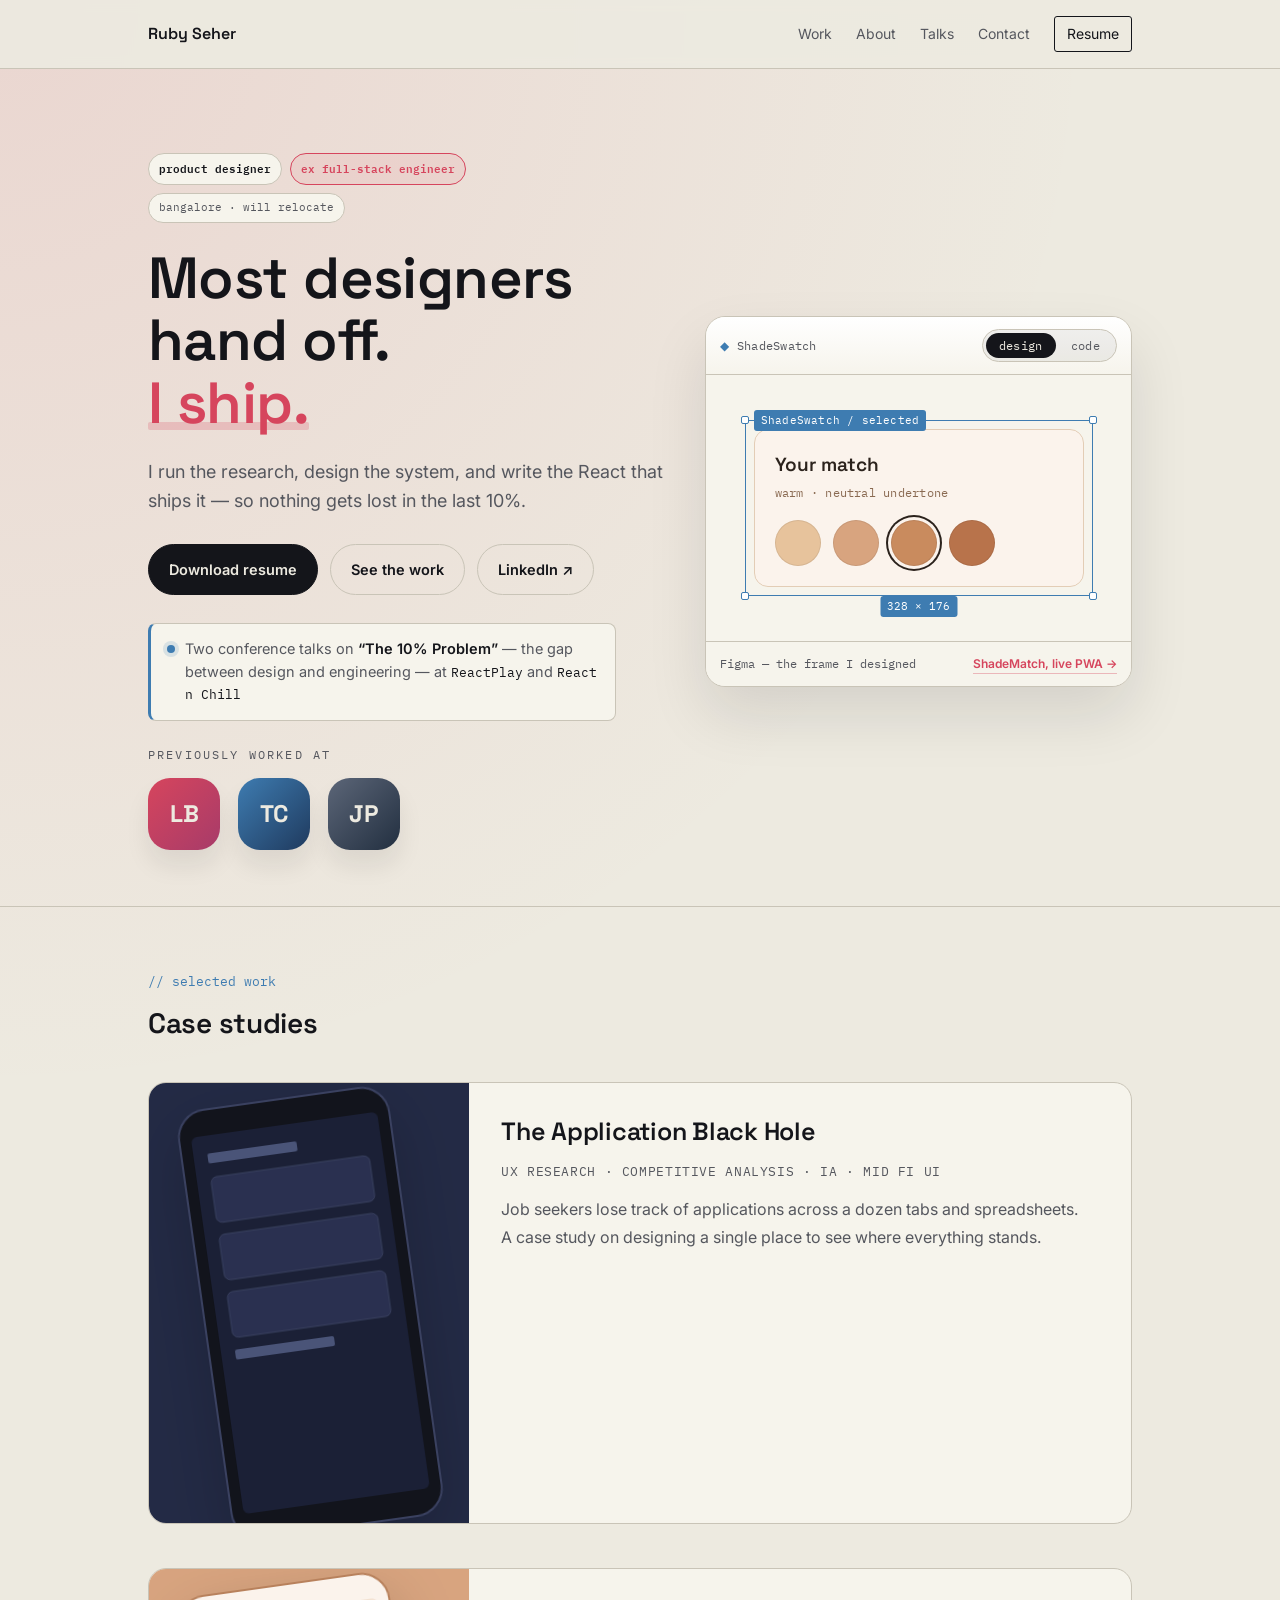
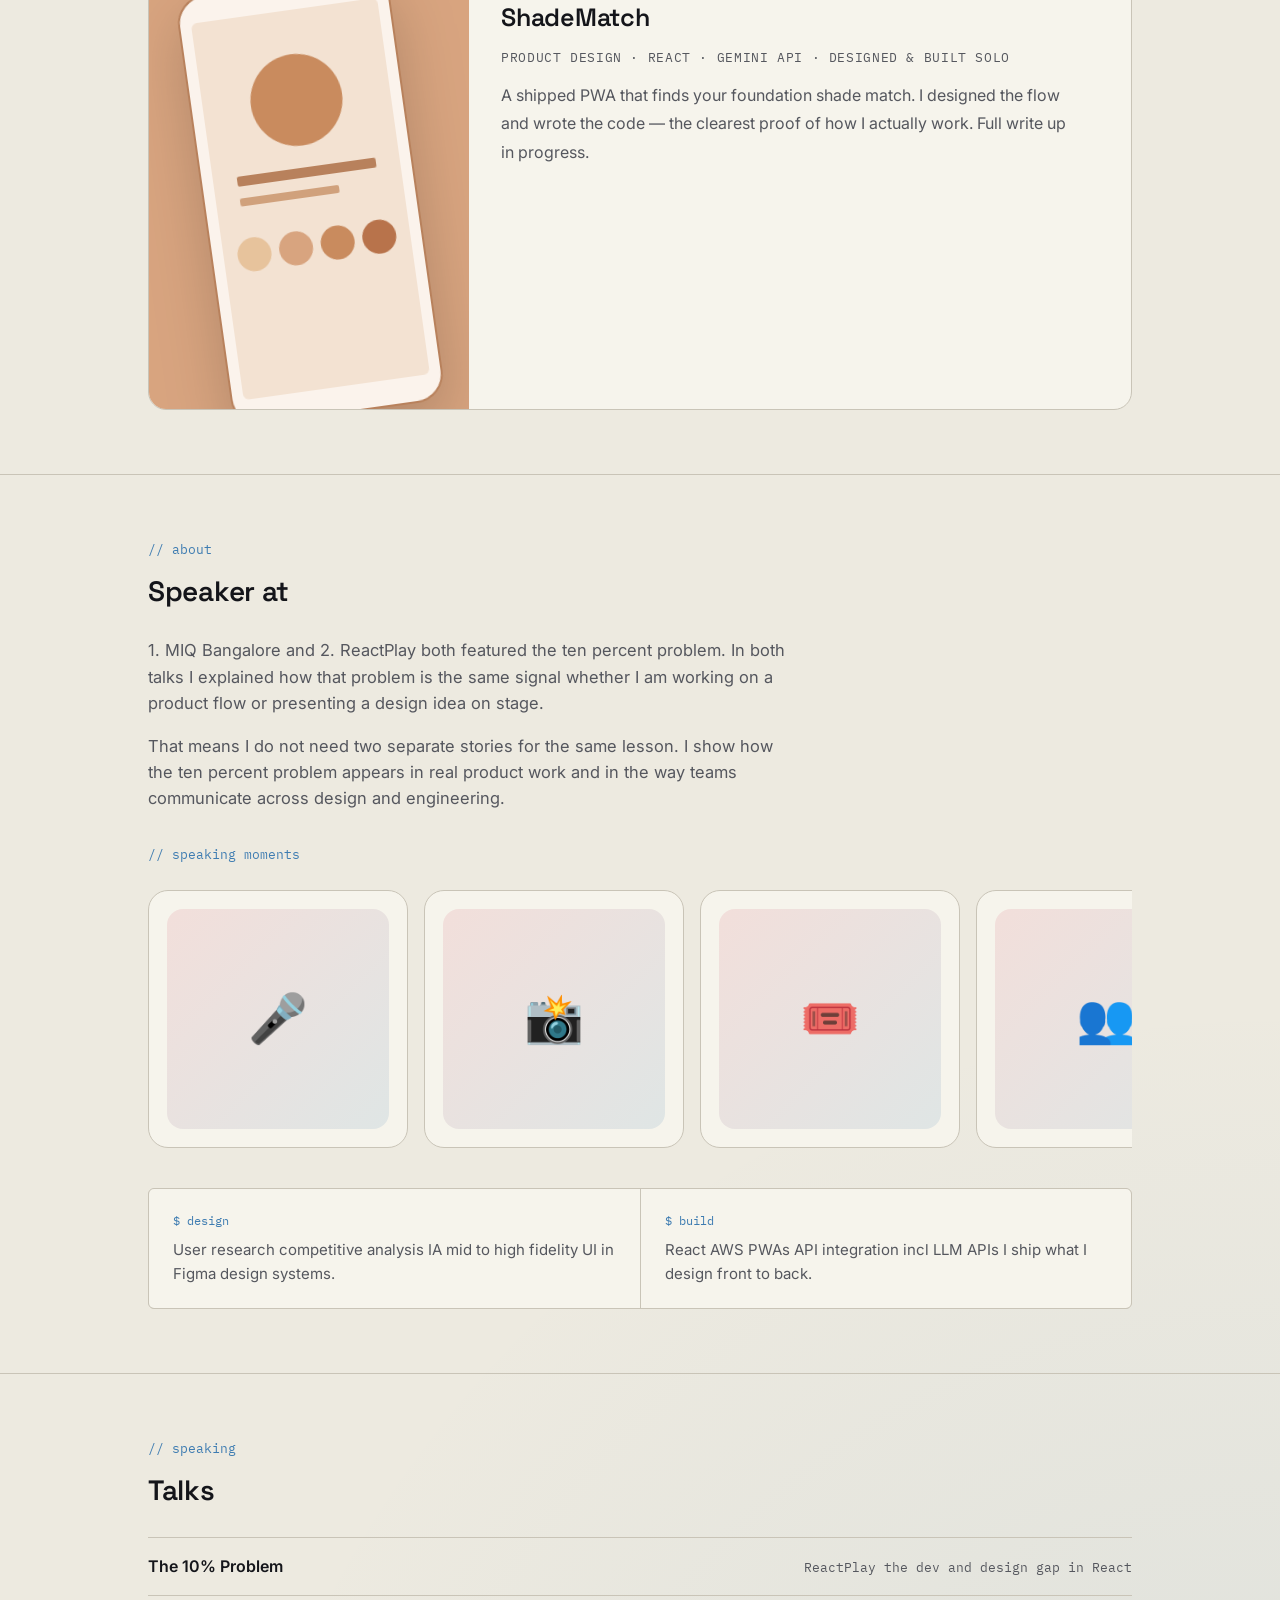
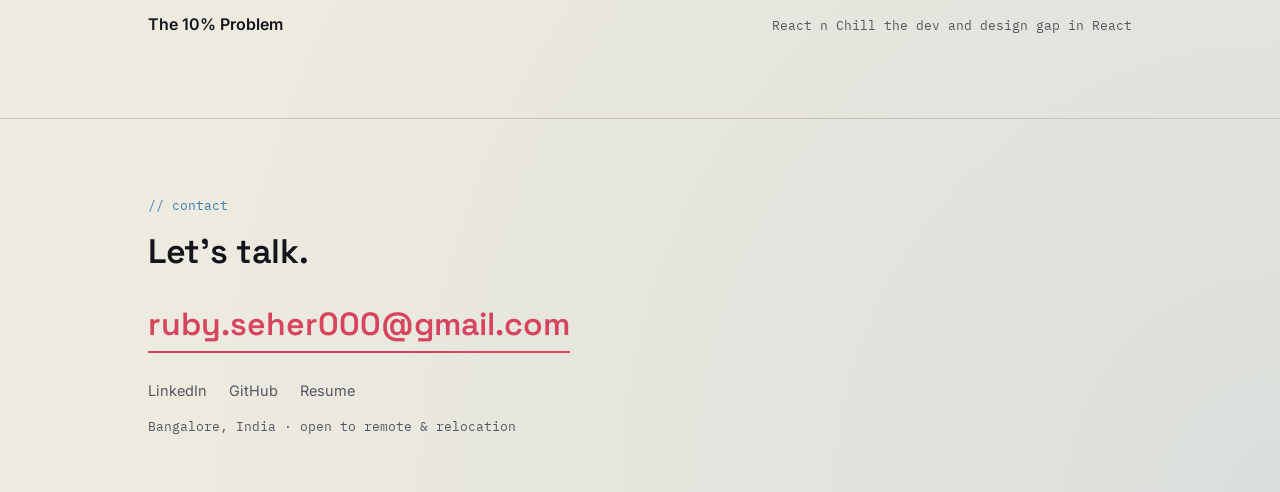
==== index.html @ a0e46a8b "Portfolio + ShadeMatch case study Static portfolio site. Hero leads with a design<->code morph showi" ====
<!DOCTYPE html>
<html lang="en">
<head>
<meta charset="UTF-8">
<meta name="viewport" content="width=device-width, initial-scale=1.0">
<title>Ruby Seher Product Designer</title>
<link rel="preconnect" href="https://fonts.googleapis.com">
<link rel="preconnect" href="https://fonts.gstatic.com" crossorigin>
<link href="https://fonts.googleapis.com/css2?family=Space+Grotesk:wght@400;500;600;700&family=Inter:wght@400;500;600&family=IBM+Plex+Mono:wght@400;500&display=swap" rel="stylesheet">
<link rel="stylesheet" href="style.css">
</head>
<body>

<nav>
  <div class="wrap">
    <div class="nav-name">Ruby Seher</div>
    <div class="nav-links">
      <a href="#work">Work</a>
      <a href="#about">About</a>
      <a href="#talks">Talks</a>
      <a href="#contact">Contact</a>
      <a class="btn-mini" href="#" data-fill="resume-link">Resume</a>
    </div>
  </div>
</nav>

<header class="hero">
  <div class="wrap hero-grid">
    <div class="hero-copy">
      <div class="tag-row reveal">
        <span class="tag"><b>product designer</b></span>
        <span class="tag tag-alt"><b>ex full-stack engineer</b></span>
        <span class="tag">bangalore · will relocate</span>
      </div>

      <h1 class="reveal">Most designers hand off.<br><span class="h1-em">I ship.</span></h1>

      <p class="sub reveal">I run the research, design the system, and write the React that ships it — so nothing gets lost in the last 10%.</p>

      <div class="cta-row reveal">
        <a class="btn primary" href="#" data-fill="resume-link">Download resume</a>
        <a class="btn ghost" href="#work">See the work</a>
        <a class="btn ghost" href="https://www.linkedin.com/in/ruby-s-885468205/" target="_blank" rel="noreferrer">LinkedIn ↗</a>
      </div>

      <div class="cred-row reveal">
        <span class="cred-dot"></span>
        <span>Two conference talks on <b>“The 10% Problem”</b> — the gap between design and engineering — at <span class="mono">ReactPlay</span> and <span class="mono">React n Chill</span></span>
      </div>

      <div class="brand-logos reveal">
        <div class="brand-label">Previously worked at</div>
        <div class="brand-row">
          <div class="brand-logo logo-lb">LB</div>
          <div class="brand-logo logo-tc">TC</div>
          <div class="brand-logo logo-jpmc">JP</div>
        </div>
      </div>
    </div>

    <div class="hero-panel reveal">
      <figure class="morph" id="morph">
        <div class="morph-head">
          <span class="morph-file mono">ShadeSwatch</span>
          <div class="morph-toggle" role="tablist" aria-label="View the same component as design or as code">
            <button class="mt-btn is-on" data-view="design" role="tab" aria-selected="true">design</button>
            <button class="mt-btn" data-view="code" role="tab" aria-selected="false">code</button>
          </div>
        </div>

        <div class="morph-stage">
          <div class="morph-view v-design is-on" data-view="design">
            <div class="fig-frame">
              <span class="fig-label mono">ShadeSwatch / selected</span>
              <div class="ui-card">
                <div class="ui-title">Your match</div>
                <div class="ui-sub mono">warm · neutral undertone</div>
                <div class="ui-swatches">
                  <span class="sw" style="--c:#E7C39C"></span>
                  <span class="sw" style="--c:#D8A47F"></span>
                  <span class="sw is-sel" style="--c:#C98B5E"></span>
                  <span class="sw" style="--c:#B8734B"></span>
                </div>
              </div>
              <span class="fig-h tl"></span><span class="fig-h tr"></span>
              <span class="fig-h bl"></span><span class="fig-h br"></span>
              <span class="fig-dim mono">328 × 176</span>
            </div>
          </div>

          <div class="morph-view v-code" data-view="code" aria-hidden="true">
<pre class="code"><code><span class="c-key">export function</span> <span class="c-fn">ShadeSwatch</span>({ shade, selected }) {
  <span class="c-key">return</span> (
    <span class="c-tag">&lt;button</span>
      <span class="c-attr">aria-label</span>=<span class="c-str">{shade.name}</span>
      <span class="c-attr">aria-pressed</span>=<span class="c-str">{selected}</span>
      <span class="c-attr">className</span>=<span class="c-str">{selected ? "sw sw--on" : "sw"}</span>
      <span class="c-attr">style</span>=<span class="c-str">{{ background: shade.hex }}</span>
    <span class="c-tag">/&gt;</span>
  );
}</code></pre>
          </div>
        </div>

        <figcaption class="morph-foot">
          <span class="morph-cap mono" data-cap="design">Figma — the frame I designed</span>
          <span class="morph-cap mono" data-cap="code">React — the component I shipped</span>
          <a class="morph-link" href="case-study-shadematch.html">ShadeMatch, live PWA →</a>
        </figcaption>
      </figure>
    </div>
  </div>
</header>

<section class="work-list" id="work">
  <div class="wrap">
    <div class="eyebrow reveal">// selected work</div>
    <h2 class="reveal">Case studies</h2>

    <a class="project-card reveal" href="case-study-tracker.html">
      <div class="project-visual" style="background:var(--card-tracker);">
        <svg class="device" viewBox="0 0 220 440" fill="none" xmlns="http://www.w3.org/2000/svg">
          <rect x="4" y="4" width="212" height="432" rx="28" fill="#12141C" stroke="#3A4160" stroke-width="2"/>
          <rect x="16" y="30" width="188" height="380" rx="6" fill="#1B2036"/>
          <rect x="30" y="48" width="90" height="10" rx="2" fill="#4A5478"/>
          <rect x="30" y="72" width="160" height="46" rx="6" fill="#2A3050" stroke="#3A4160"/>
          <rect x="30" y="130" width="160" height="46" rx="6" fill="#2A3050" stroke="#3A4160"/>
          <rect x="30" y="188" width="160" height="46" rx="6" fill="#2A3050" stroke="#3A4160"/>
          <rect x="30" y="246" width="100" height="10" rx="2" fill="#4A5478"/>
        </svg>
      </div>
      <div class="project-meta">
        <h3>The Application Black Hole</h3>
        <div class="cat mono">UX Research · Competitive Analysis · IA · Mid Fi UI</div>
        <p>Job seekers lose track of applications across a dozen tabs and spreadsheets. A case study on designing a single place to see where everything stands.</p>
      </div>
    </a>

    <a class="project-card reveal" href="case-study-shadematch.html">
      <div class="project-visual" style="background:var(--card-shadematch);">
        <svg class="device" viewBox="0 0 220 440" fill="none" xmlns="http://www.w3.org/2000/svg">
          <rect x="4" y="4" width="212" height="432" rx="28" fill="#FBF3EC" stroke="#B8815C" stroke-width="2"/>
          <rect x="16" y="30" width="188" height="380" rx="6" fill="#F3E2D2"/>
          <circle cx="110" cy="120" r="46" fill="#C98B5E"/>
          <rect x="40" y="188" width="140" height="10" rx="2" fill="#B8815C"/>
          <rect x="40" y="210" width="100" height="8" rx="2" fill="#D0A17C"/>
          <rect x="30" y="250" width="34" height="34" rx="17" fill="#E7C39C"/>
          <rect x="72" y="250" width="34" height="34" rx="17" fill="#D8A47F"/>
          <rect x="114" y="250" width="34" height="34" rx="17" fill="#C98B5E"/>
          <rect x="156" y="250" width="34" height="34" rx="17" fill="#B8734B"/>
        </svg>
      </div>
      <div class="project-meta">
        <h3>ShadeMatch</h3>
        <div class="cat mono">Product Design · React · Gemini API · Designed & built solo</div>
        <p>A shipped PWA that finds your foundation shade match. I designed the flow and wrote the code — the clearest proof of how I actually work. Full write up in progress.</p>
      </div>
    </a>
  </div>
</section>

<section id="about">
  <div class="wrap">
    <div class="eyebrow reveal">// about</div>
    <h2 class="reveal">Speaker at</h2>
    <div class="about-body reveal">
      <p>1. MIQ Bangalore and 2. ReactPlay both featured the ten percent problem. In both talks I explained how that problem is the same signal whether I am working on a product flow or presenting a design idea on stage.</p>
      <p>That means I do not need two separate stories for the same lesson. I show how the ten percent problem appears in real product work and in the way teams communicate across design and engineering.</p>
    </div>
    <div class="carousel-section reveal">
      <div class="carousel-header">
        <span class="eyebrow">// speaking moments</span>
      </div>
      <div class="carousel">
        <div class="carousel-track">
          <div class="carousel-item active">
            <div class="carousel-image">🎤</div>
          </div>
          <div class="carousel-item">
            <div class="carousel-image">📸</div>
          </div>
          <div class="carousel-item">
            <div class="carousel-image">🎟️</div>
          </div>
          <div class="carousel-item">
            <div class="carousel-image">👥</div>
          </div>
          <div class="carousel-item">
            <div class="carousel-image">✨</div>
          </div>
        </div>
      </div>
    </div>
    <div class="duo reveal">
      <div class="duo-cell">
        <span class="k">$ design</span>
        <p>User research competitive analysis IA mid to high fidelity UI in Figma design systems.</p>
      </div>
      <div class="duo-cell">
        <span class="k">$ build</span>
        <p>React AWS PWAs API integration incl LLM APIs I ship what I design front to back.</p>
      </div>
    </div>
  </div>
</section>

<section id="talks">
  <div class="wrap">
    <div class="eyebrow reveal">// speaking</div>
    <h2 class="reveal">Talks</h2>
    <div class="reveal">
      <div class="talk-row">
        <span class="talk-title">The 10% Problem</span>
        <span class="talk-venue mono">ReactPlay the dev and design gap in React</span>
      </div>
      <div class="talk-row">
        <span class="talk-title">The 10% Problem</span>
        <span class="talk-venue mono">React n Chill the dev and design gap in React</span>
      </div>
    </div>
  </div>
</section>

<footer class="site-footer" id="contact">
  <div class="wrap">
    <div class="eyebrow reveal">// contact</div>
    <h2 class="reveal">Let's talk.</h2>
    <a class="big-email reveal" href="mailto:ruby.seher000@gmail.com">ruby.seher000@gmail.com</a>
    <div class="foot-links reveal">
      <a href="https://www.linkedin.com/in/ruby-s-885468205/" target="_blank" rel="noreferrer">LinkedIn</a>
      <a href="https://github.com/Rubyseher" target="_blank" rel="noreferrer">GitHub</a>
      <a href="#" data-fill="resume-link">Resume</a>
    </div>
    <div class="foot-meta reveal">Bangalore, India · open to remote & relocation</div>
  </div>
</footer>

<script src="script.js"></script>
</body>
</html>
---- style.css ----
/* ============ TOKENS ============ */
:root{
  --ink:#14151A;
  --paper:#EDEAE0;
  --paper-raised:#F6F4EC;
  --accent:#D6455D;
  --accent-code:#3E7CB1;
  --line:#C9C4B7;
  --ink-soft:#55575E;
  --card-tracker:#232A45;
  --card-tracker-text:#E7E4DA;
  --card-shadematch:#D8A47F;
  --card-shadematch-text:#2B221C;
}

*{ box-sizing:border-box; margin:0; padding:0; }
html{ scroll-behavior:smooth; }
body{
  background:radial-gradient(circle at top left, rgba(214,69,93,0.12) 0%, transparent 28%),
             radial-gradient(circle at bottom right, rgba(58,124,177,0.1) 0%, transparent 28%),
             var(--paper);
  color:var(--ink);
  font-family:'Inter', sans-serif;
  font-size:17px;
  line-height:1.6;
  -webkit-font-smoothing:antialiased;
}
h1,h2,h3,.display{ font-family:'Space Grotesk', sans-serif; font-weight:600; letter-spacing:-0.01em; }
.mono{ font-family:'IBM Plex Mono', monospace; }
a{ color:inherit; text-decoration:none; }
img,svg{ max-width:100%; display:block; }
.wrap{ max-width:1040px; margin:0 auto; padding:0 28px; }
.wrap-narrow{ max-width:760px; margin:0 auto; padding:0 28px; }

/* ============ NAV ============ */
nav{
  position:sticky; top:0; z-index:30;
  background:rgba(237,234,224,0.9);
  backdrop-filter:blur(6px);
  border-bottom:1px solid var(--line);
}
nav .wrap{ display:flex; align-items:center; justify-content:space-between; padding-top:16px; padding-bottom:16px; }
.nav-name{ font-family:'Space Grotesk', sans-serif; font-weight:600; font-size:16px; }
.nav-links{ display:flex; gap:24px; font-size:14px; align-items:center; }
.nav-links a{ color:var(--ink-soft); transition:color .15s; }
.nav-links a:hover{ color:var(--accent); }
.nav-links .btn-mini{
  border:1px solid var(--ink); border-radius:3px; padding:6px 12px; color:var(--ink);
}
.nav-links .btn-mini:hover{ background:var(--ink); color:var(--paper); }

/* ============ HERO (home) ============ */
header.hero{ padding:84px 0 56px; border-bottom:1px solid var(--line); }
.hero-grid{ display:grid; grid-template-columns:1.1fr 0.9fr; gap:36px; align-items:center; }
.hero-copy{ max-width:640px; }
.tag-row{ display:flex; flex-wrap:wrap; gap:10px; margin-bottom:24px; }
.tag{
  font-family:'IBM Plex Mono', monospace; font-size:12px; padding:6px 12px;
  border:1px solid var(--line); border-radius:999px; color:var(--ink-soft); background:var(--paper-raised);
}
.tag b{ color:var(--ink); font-weight:600; }
.hero h1{ font-size:clamp(38px,5vw,58px); line-height:1.08; max-width:14ch; margin-bottom:24px; }
.hero p.sub{ max-width:58ch; font-size:18px; color:var(--ink-soft); margin-bottom:28px; }
.cta-row{ display:flex; flex-wrap:wrap; gap:12px; margin-bottom:28px; }
.btn{
  display:inline-flex; align-items:center; gap:8px; padding:13px 20px; border-radius:999px;
  font-size:14.5px; font-weight:600; border:1px solid var(--ink);
  transition:transform .18s ease, background .18s ease, color .18s ease, border-color .18s ease;
}
.btn.primary{ background:var(--ink); color:var(--paper); }
.btn.primary:hover{ background:var(--accent); border-color:var(--accent); transform:translateY(-2px); }
.btn.ghost{ border-color:var(--line); }
.btn.ghost:hover{ background:var(--ink); color:var(--paper); transform:translateY(-2px); }
.hero-foot{ display:flex; flex-wrap:wrap; gap:12px; align-items:center; color:var(--ink-soft); font-size:14px; }
.pill{ display:inline-flex; align-items:center; padding:8px 14px; background:var(--paper-raised); border-radius:999px; border:1px solid var(--line); font-family:'IBM Plex Mono', monospace; letter-spacing:0.02em; }
.brand-logos{ margin-top:24px; }
.brand-label{ font-family:'IBM Plex Mono', monospace; text-transform:uppercase; letter-spacing:0.18em; color:var(--ink-soft); font-size:12px; margin-bottom:14px; }
.brand-row{ display:flex; gap:18px; align-items:center; }
.brand-logo{ width:72px; height:72px; border-radius:22px; display:flex; align-items:center; justify-content:center; font-family:'Space Grotesk', sans-serif; font-size:24px; font-weight:700; color:var(--paper); box-shadow:0 16px 25px rgba(20,21,26,0.08); }
.logo-lb{ background:linear-gradient(135deg, #d6455d, #a73b69); }
.logo-tc{ background:linear-gradient(135deg, #3e7cb1, #1f3a5e); }
.logo-jpmc{ background:linear-gradient(135deg, #5c6678, #222f40); }
.hero-panel{ display:flex; justify-content:flex-end; }
.panel-card{
  width:100%; max-width:420px; border:1px solid var(--line); border-radius:24px;
  background:linear-gradient(180deg, rgba(255,255,255,0.96), rgba(244,241,233,0.96));
  padding:30px 28px; box-shadow:0 28px 60px rgba(20,21,26,0.09);
}
.panel-tag{ display:inline-flex; font-family:'IBM Plex Mono', monospace; font-size:12px; color:var(--accent-code); margin-bottom:16px; }
.panel-card h2{ font-size:clamp(28px,4vw,36px); line-height:1.1; margin-bottom:18px; }
.panel-card p{ color:var(--ink-soft); font-size:16px; line-height:1.75; margin-bottom:24px; }
.panel-metrics{ display:grid; grid-template-columns:repeat(2,minmax(0,1fr)); gap:16px; }
.panel-metrics div{ padding:16px; background:var(--paper); border:1px solid var(--line); border-radius:12px; font-size:14.5px; }
.panel-metrics strong{ display:block; font-size:22px; color:var(--ink); margin-bottom:4px; }

/* ============ WORK: colorful hero cards ============ */
section.work-list{ padding:64px 0 20px; }
.eyebrow{ font-family:'IBM Plex Mono', monospace; font-size:12.5px; color:var(--accent-code); margin-bottom:10px; }
.work-list > .wrap > h2{ font-size:28px; margin-bottom:36px; }

.project-card{
  display:grid; grid-template-columns:320px 1fr;
  border-radius:18px; overflow:hidden; margin-bottom:44px;
  border:1px solid var(--line); background:var(--paper-raised);
  transition:transform .25s ease, box-shadow .25s ease;
}
.project-card:hover{ transform:translateY(-4px); box-shadow:0 22px 50px rgba(20,21,26,0.12); }
.project-visual{
  position:relative; min-height:340px; display:flex; align-items:center; justify-content:center;
  overflow:hidden; background:linear-gradient(180deg, rgba(244,241,233,1), rgba(237,234,224,1));
}
.project-visual .device{ width:220px; transform:rotate(-8deg) translateY(10px); filter:drop-shadow(0 22px 30px rgba(0,0,0,0.18)); }
.project-meta{ padding:28px 32px; }
.project-meta h3{ font-size:25px; margin-bottom:10px; }
.project-meta .cat{ font-family:'IBM Plex Mono', monospace; font-size:12.5px; color:var(--ink-soft); margin-bottom:14px; text-transform:uppercase; letter-spacing:0.05em; }
.project-meta p{ color:var(--ink-soft); max-width:58ch; font-size:16px; line-height:1.8; }

/* ============ ABOUT / DUO ============ */
section{ padding:64px 0; border-bottom:1px solid var(--line); }
section h2{ font-size:28px; margin-bottom:24px; }
.about-body p{ max-width:64ch; color:var(--ink-soft); margin-bottom:16px; font-size:16.5px; }
.about-body strong{ color:var(--ink); font-weight:600; }
.duo{ display:grid; grid-template-columns:1fr 1fr; gap:1px; background:var(--line); border:1px solid var(--line); margin-top:30px; border-radius:6px; overflow:hidden; }
.duo-cell{ background:var(--paper-raised); padding:22px 24px; }
.duo-cell .k{ font-family:'IBM Plex Mono', monospace; font-size:12px; color:var(--accent-code); margin-bottom:8px; display:block; }
.duo-cell p{ font-size:15px; color:var(--ink-soft); }

.carousel-section{ margin:32px 0 0; }
.carousel-header{ display:flex; flex-wrap:wrap; align-items:center; gap:16px; margin-bottom:16px; }
.carousel{ display:block; }
.carousel-track{ display:grid; grid-auto-flow:column; grid-auto-columns:minmax(260px, 1fr); gap:16px; overflow-x:auto; scroll-snap-type:x mandatory; padding-bottom:10px; }
.carousel-item{ scroll-snap-align:center; min-width:260px; border-radius:20px; background:var(--paper-raised); border:1px solid var(--line); padding:18px; display:flex; align-items:center; justify-content:center; }
.carousel-image{ width:100%; min-height:220px; border-radius:16px; background:linear-gradient(135deg, rgba(214,69,93,0.12), rgba(58,124,177,0.12)); color:var(--ink-soft); display:flex; align-items:center; justify-content:center; font-size:48px; }
.carousel-control{ display:none; }

/* ============ TALKS ============ */
.talk-row{ display:flex; justify-content:space-between; align-items:baseline; padding:16px 0; border-top:1px solid var(--line); gap:16px; flex-wrap:wrap; }
.talk-row:last-child{ border-bottom:none; }
.talk-title{ font-weight:600; font-size:16px; }
.talk-venue{ font-family:'IBM Plex Mono', monospace; font-size:12.5px; color:var(--ink-soft); }

/* ============ FOOTER ============ */
footer.site-footer{ padding:76px 0 56px; border-bottom:none; }
footer.site-footer h2{ font-size:34px; margin-bottom:20px; }
.big-email{ font-family:'Space Grotesk', sans-serif; font-size:clamp(22px,4vw,32px); font-weight:600; color:var(--accent); display:inline-block; margin-bottom:26px; border-bottom:2px solid var(--accent); }
.foot-links{ display:flex; gap:22px; flex-wrap:wrap; font-size:14.5px; margin-bottom:14px; }
.foot-links a{ color:var(--ink-soft); }
.foot-links a:hover{ color:var(--ink); }
.foot-meta{ font-family:'IBM Plex Mono', monospace; font-size:12.5px; color:var(--ink-soft); }

/* ============ REVEAL ============ */
.reveal{ opacity:0; transform:translateY(16px); transition:opacity .55s ease, transform .55s ease; }
.reveal.in{ opacity:1; transform:translateY(0); }
@media (prefers-reduced-motion:reduce){ .reveal{ opacity:1; transform:none; transition:none; } html{ scroll-behavior:auto; } }

/* ==================================================== */
/* ============ CASE STUDY PAGE ============ */
/* ==================================================== */

.cs-hero{ padding:56px 0 40px; border-bottom:1px solid var(--line); }
.cs-hero .back-link{ font-family:'IBM Plex Mono', monospace; font-size:13px; color:var(--ink-soft); display:inline-block; margin-bottom:22px; }
.cs-hero .back-link:hover{ color:var(--accent); }
.cs-hero h1{ font-size:clamp(32px,5vw,48px); margin-bottom:18px; max-width:18ch; }
.cs-hero .cs-tagline{ font-size:18px; color:var(--ink-soft); max-width:56ch; margin-bottom:28px; }

.frontmatter{
  font-family:'IBM Plex Mono', monospace; font-size:13px; line-height:1.9;
  background:var(--ink); color:#D8D5CB; padding:18px 22px; border-radius:6px; display:inline-block; min-width:320px;
}
.frontmatter .fm-comment{ color:#7C8390; }
.frontmatter .fm-key{ color:#8FBADC; }
.frontmatter .fm-val{ color:#D8D5CB; }
.frontmatter .fm-status-done{ color:#8FCB8F; }
.frontmatter .fm-status-wip{ color:#E3B966; }

/* layout: sticky sidebar + content */
.cs-body{ display:grid; grid-template-columns:220px 1fr; gap:56px; align-items:start; padding:56px 0 80px; }
.cs-sidebar{ position:sticky; top:88px; }
.cs-sidebar .grp{ margin-bottom:22px; }
.cs-sidebar .grp-title{
  font-size:14.5px; font-weight:600; color:var(--ink-soft); padding:6px 0 6px 14px; border-left:2px solid transparent;
  cursor:pointer; transition:color .15s, border-color .15s;
}
.cs-sidebar .grp-title.active{ color:var(--ink); border-left-color:var(--accent); }
.cs-sidebar .sub{ display:block; font-size:13px; color:var(--ink-soft); padding:5px 0 5px 14px; border-left:2px solid transparent; opacity:0.75; transition:color .15s, border-color .15s, opacity .15s; }
.cs-sidebar .sub.active{ color:var(--ink); border-left-color:var(--accent); opacity:1; }
.cs-sidebar .sub:hover{ color:var(--accent); }

.cs-content section.cs-section{ padding:0 0 64px; border-bottom:none; scroll-margin-top:100px; }
.cs-content h2{ font-size:26px; margin-bottom:16px; }
.cs-content h3{ font-size:19px; margin-bottom:10px; margin-top:26px; }
.cs-content p{ color:var(--ink-soft); max-width:62ch; margin-bottom:14px; font-size:16px; }
.cs-content ul{ margin:0 0 16px 20px; color:var(--ink-soft); }
.cs-content li{ margin-bottom:6px; }

/* pull quote — for synthesized findings, not fabricated testimonials */
.pull-quote{
  font-family:'Space Grotesk', sans-serif; font-size:clamp(20px,2.6vw,28px); font-weight:500;
  line-height:1.4; max-width:34ch; margin:28px 0; color:var(--ink);
}
.pull-quote .hl{ color:var(--accent); }
.pull-quote .hl-code{ color:var(--accent-code); }

/* goal / principle cards */
.goal-grid{ display:grid; grid-template-columns:1fr 1fr; gap:28px; margin:26px 0; }
.goal-card{ display:flex; gap:16px; }
.goal-icon{ flex:0 0 auto; width:34px; height:34px; color:var(--accent-code); }
.goal-card h4{ font-family:'Space Grotesk',sans-serif; font-size:15.5px; font-weight:600; margin-bottom:6px; }
.goal-card ul{ margin-left:16px; }
.goal-card li{ font-size:14.5px; }

/* feature spotlight */
.spotlight{ display:grid; grid-template-columns:1fr 1fr; gap:40px; align-items:center; margin:36px 0; }
.spotlight.rev{ direction:rtl; }
.spotlight.rev > *{ direction:ltr; }
.spotlight h3{ margin-top:0; font-size:21px; }

/* visual placeholder */
.visual-slot{
  border:1px dashed var(--line); border-radius:8px; padding:30px 18px; text-align:center;
  font-family:'IBM Plex Mono', monospace; font-size:12px; color:var(--ink-soft);
  background:repeating-linear-gradient(45deg, transparent, transparent 10px, rgba(0,0,0,0.02) 10px, rgba(0,0,0,0.02) 20px);
  min-height:180px; display:flex; align-items:center; justify-content:center;
}

/* comp table */
.comp-table{ width:100%; border-collapse:collapse; margin:20px 0; font-size:14.5px; }
.comp-table th, .comp-table td{ text-align:left; padding:10px 12px; border-bottom:1px solid var(--line); }
.comp-table th{ font-family:'IBM Plex Mono', monospace; font-size:12px; color:var(--ink-soft); font-weight:500; }

/* status callout */
.status-box{
  border-left:3px solid var(--accent-code); background:var(--paper-raised); padding:16px 20px; border-radius:0 6px 6px 0; margin:22px 0;
}
.status-box p{ margin-bottom:0; font-size:15px; }

/* case links */
.case-links{ display:flex; gap:18px; flex-wrap:wrap; margin-top:10px; }
.case-links a{ font-size:14.5px; font-weight:500; border-bottom:1px solid var(--accent); color:var(--accent); padding-bottom:1px; }
.case-links a:hover{ opacity:0.75; }

/* prev/next footer nav */
.cs-nextprev{ display:flex; justify-content:space-between; padding:36px 0; border-top:1px solid var(--line); border-bottom:1px solid var(--line); gap:20px; flex-wrap:wrap; }
.cs-nextprev a{ font-family:'IBM Plex Mono', monospace; font-size:13px; color:var(--ink-soft); }
.cs-nextprev a:hover{ color:var(--accent); }

/* ============ RESPONSIVE ============ */
@media (max-width:900px){
  .cs-body{ grid-template-columns:1fr; }
  .cs-sidebar{ position:static; display:flex; flex-wrap:wrap; gap:14px; padding-bottom:20px; border-bottom:1px solid var(--line); margin-bottom:20px; }
  .cs-sidebar .grp{ margin-bottom:0; }
  .goal-grid{ grid-template-columns:1fr; }
  .spotlight{ grid-template-columns:1fr; direction:ltr !important; }
}
@media (max-width:640px){
  .wrap,.wrap-narrow{ padding:0 20px; }
  header.hero, .cs-hero{ padding:56px 0 40px; }
  .nav-links{ gap:14px; font-size:13px; }
  .duo{ grid-template-columns:1fr; }
  section{ padding:48px 0; }
  .project-visual{ height:260px; }
}

/* ==================================================== */
/* ============ HERO v2: DESIGN ↔ CODE MORPH ============ */
/* ==================================================== */

.hero-grid{ align-items:center; }
.tag-row .tag-alt{ border-color:var(--accent); background:rgba(214,69,93,0.08); }
.tag-row .tag-alt b{ color:var(--accent); }

.hero h1{ max-width:16ch; }
.h1-em{
  position:relative; display:inline-block; color:var(--accent);
}
.h1-em::after{
  content:""; position:absolute; left:0; right:0; bottom:0.08em; height:0.14em;
  background:var(--accent); opacity:0.22; border-radius:2px;
}

/* credential line — the talk, promoted out of the footer */
.cred-row{
  display:flex; align-items:flex-start; gap:10px;
  font-size:14.5px; line-height:1.55; color:var(--ink-soft);
  max-width:52ch; padding:14px 16px; margin-bottom:4px;
  background:var(--paper-raised); border:1px solid var(--line);
  border-left:3px solid var(--accent-code); border-radius:8px;
}
.cred-row b{ color:var(--ink); font-weight:600; }
.cred-row .mono{ color:var(--ink); font-size:13px; }
.cred-dot{
  flex:none; width:8px; height:8px; margin-top:7px; border-radius:50%;
  background:var(--accent-code); box-shadow:0 0 0 4px rgba(58,124,177,0.16);
}

/* ---- the morph card ---- */
.morph{
  width:100%; max-width:430px; margin:0;
  border:1px solid var(--line); border-radius:20px; overflow:hidden;
  background:var(--paper-raised);
  box-shadow:0 28px 60px rgba(20,21,26,0.11);
}
.morph-head{
  display:flex; align-items:center; justify-content:space-between; gap:12px;
  padding:12px 14px; border-bottom:1px solid var(--line);
  background:linear-gradient(180deg,#fff,rgba(246,244,236,0.6));
}
.morph-file{ font-size:12px; color:var(--ink-soft); letter-spacing:0.02em; }
.morph-file::before{ content:"◆ "; color:var(--accent-code); }

.morph-toggle{
  display:flex; gap:2px; padding:3px; border-radius:999px;
  background:rgba(20,21,26,0.06); border:1px solid var(--line);
}
.mt-btn{
  font-family:'IBM Plex Mono', monospace; font-size:11.5px; letter-spacing:0.03em;
  padding:5px 13px; border:0; border-radius:999px; cursor:pointer;
  background:transparent; color:var(--ink-soft);
  transition:background .22s ease, color .22s ease;
}
.mt-btn:hover{ color:var(--ink); }
.mt-btn.is-on{ background:var(--ink); color:var(--paper); }

.morph-stage{ position:relative; min-height:266px; }
.morph-view{
  position:absolute; inset:0; padding:22px;
  display:flex; align-items:center; justify-content:center;
  opacity:0; visibility:hidden; transform:scale(0.975);
  /* leaving: clear out fast so the two views never muddle over each other */
  transition:opacity .2s ease, transform .2s ease, visibility .2s;
}
.morph-view.is-on{
  opacity:1; visibility:visible; transform:none;
  /* entering: wait for the outgoing view to finish fading */
  transition:opacity .3s ease .18s, transform .3s ease .18s, visibility 0s;
}

/* design view — figma frame chrome */
.fig-frame{ position:relative; width:100%; max-width:330px; }
.fig-label{
  position:absolute; top:-19px; left:0; font-size:10.5px; letter-spacing:0.02em;
  color:#fff; background:var(--accent-code); padding:2px 7px; border-radius:3px; white-space:nowrap;
}
.fig-frame::before{
  content:""; position:absolute; inset:-9px; border:1.5px solid var(--accent-code);
  border-radius:4px; pointer-events:none;
}
.fig-h{
  position:absolute; width:8px; height:8px; background:#fff;
  border:1.5px solid var(--accent-code); border-radius:2px;
}
.fig-h.tl{ top:-13px; left:-13px; }
.fig-h.tr{ top:-13px; right:-13px; }
.fig-h.bl{ bottom:-13px; left:-13px; }
.fig-h.br{ bottom:-13px; right:-13px; }
.fig-dim{
  position:absolute; bottom:-30px; left:50%; transform:translateX(-50%);
  font-size:10.5px; color:#fff; background:var(--accent-code);
  padding:2px 7px; border-radius:3px; white-space:nowrap;
}

.ui-card{
  background:#FBF3EC; border:1px solid #E3CDB6; border-radius:14px; padding:20px;
}
.ui-title{ font-family:'Space Grotesk', sans-serif; font-weight:600; font-size:19px; color:#2B221C; }
.ui-sub{ font-size:11.5px; color:#8A6A52; margin-top:3px; margin-bottom:18px; letter-spacing:0.02em; }
.ui-swatches{ display:flex; gap:12px; }
.ui-swatches .sw{
  width:46px; height:46px; border-radius:50%; background:var(--c);
  box-shadow:inset 0 0 0 1px rgba(0,0,0,0.08);
}
.ui-swatches .sw.is-sel{
  box-shadow:inset 0 0 0 1px rgba(0,0,0,0.08), 0 0 0 3px #FBF3EC, 0 0 0 5px #2B221C;
}

/* code view */
.morph-view.v-code{ padding:0; }
.code{
  width:100%; height:100%; margin:0; padding:22px 20px; overflow:auto;
  background:var(--ink); color:#D8D5CB;
  font-family:'IBM Plex Mono', monospace; font-size:12px; line-height:1.8;
  tab-size:2;
}
.code .c-key{ color:#C792EA; }
.code .c-fn{ color:#8FBADC; }
.code .c-tag{ color:#7EC9A5; }
.code .c-attr{ color:#E3B966; }
.code .c-str{ color:#D8D5CB; }

.morph-foot{
  position:relative; display:flex; align-items:center; justify-content:space-between; gap:12px;
  padding:12px 14px; border-top:1px solid var(--line); background:var(--paper-raised);
  font-size:12px; min-height:43px;
}
.morph-cap{
  position:absolute; left:14px; font-size:11.5px; color:var(--ink-soft);
  opacity:0; transition:opacity .3s ease;
}
.morph-cap.is-on{ opacity:1; transition:opacity .3s ease .18s; }
.morph-link{
  margin-left:auto; font-size:12px; font-weight:600; color:var(--accent);
  border-bottom:1px solid rgba(214,69,93,0.35);
}
.morph-link:hover{ border-bottom-color:var(--accent); }

@media (prefers-reduced-motion:reduce){
  .morph-view, .morph-cap{ transition:none; }
}

@media (max-width:900px){
  .hero-grid{ grid-template-columns:1fr; gap:40px; }
  .hero-copy{ max-width:none; }
  .hero-panel{ justify-content:flex-start; }
  .morph{ max-width:430px; }
}
@media (max-width:640px){
  .hero h1{ max-width:none; }
  .brand-logo{ width:58px; height:58px; border-radius:18px; font-size:19px; }
  .morph-stage{ min-height:250px; }
  .code{ font-size:11px; }
}
.nav-name{ white-space:nowrap; }
.hero .tag-row{ gap:8px; }
.hero .tag-row .tag{ font-size:11px; padding:5px 10px; white-space:nowrap; }
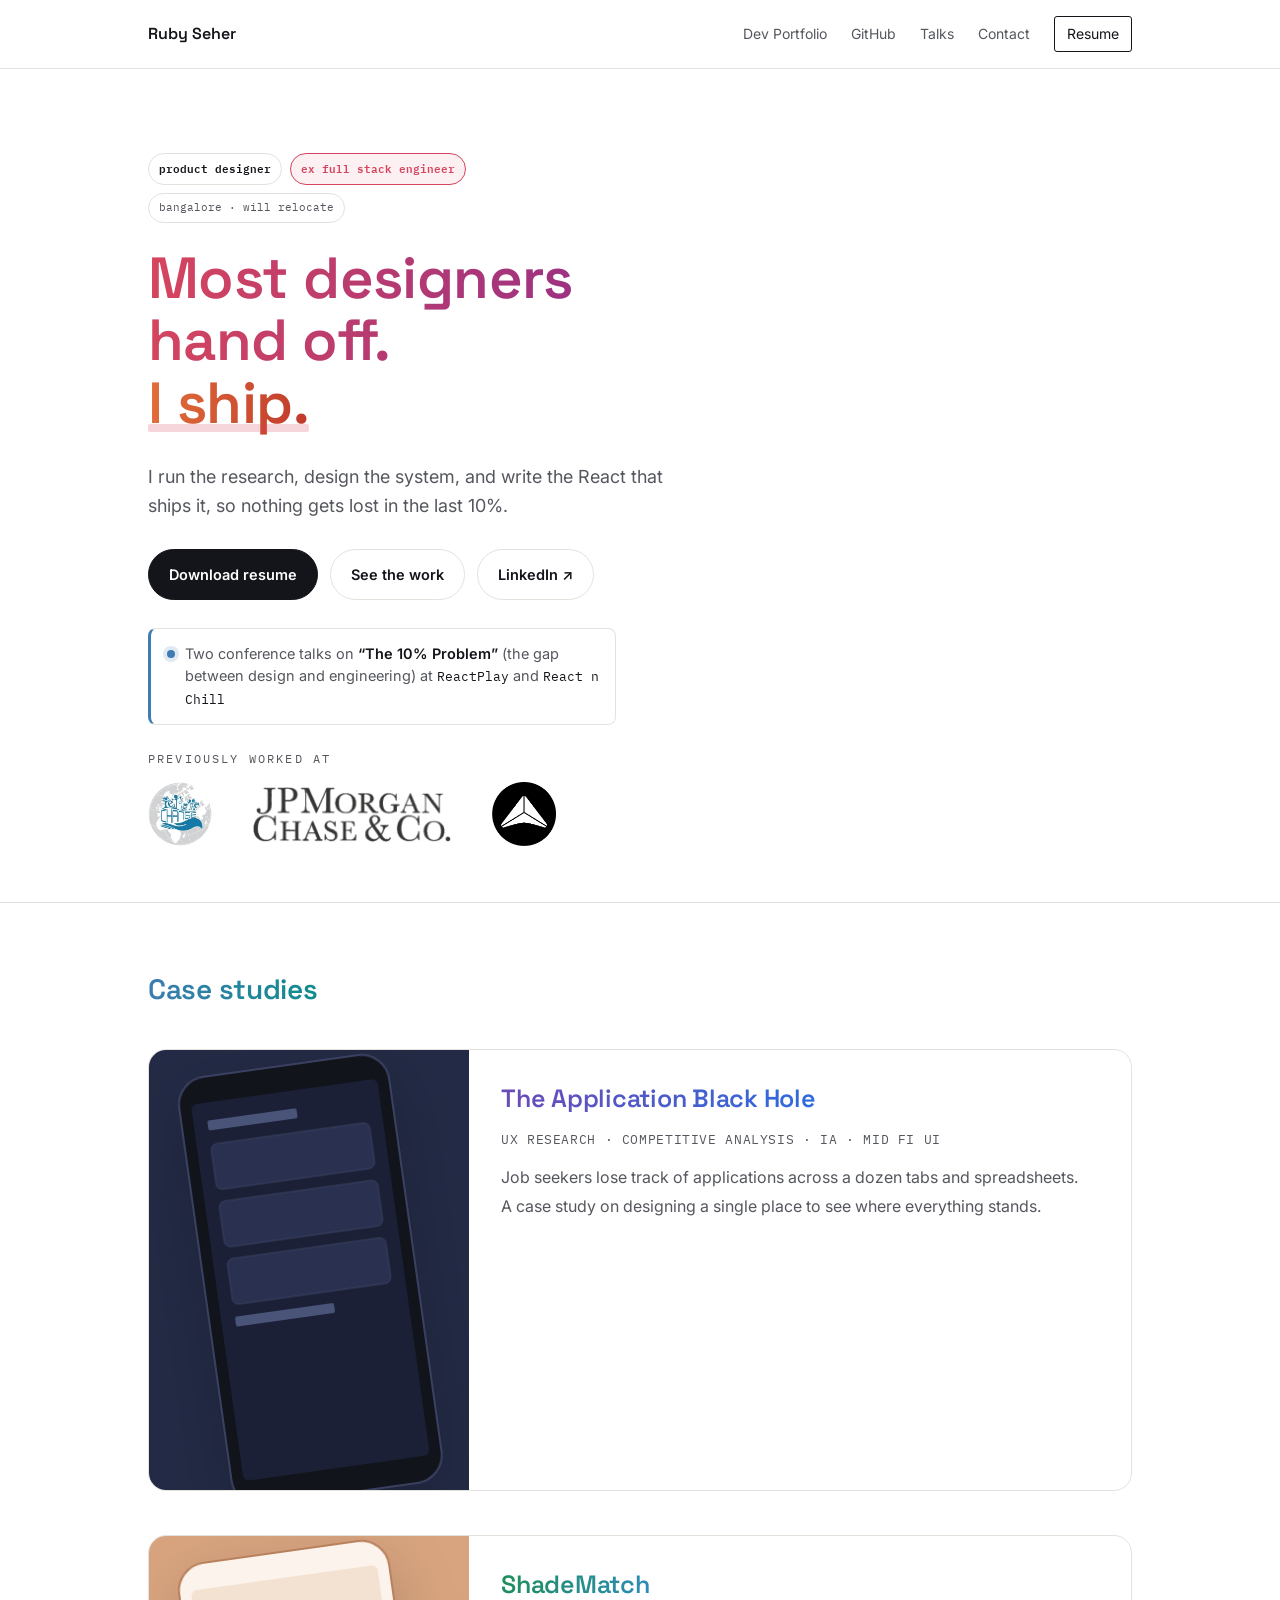
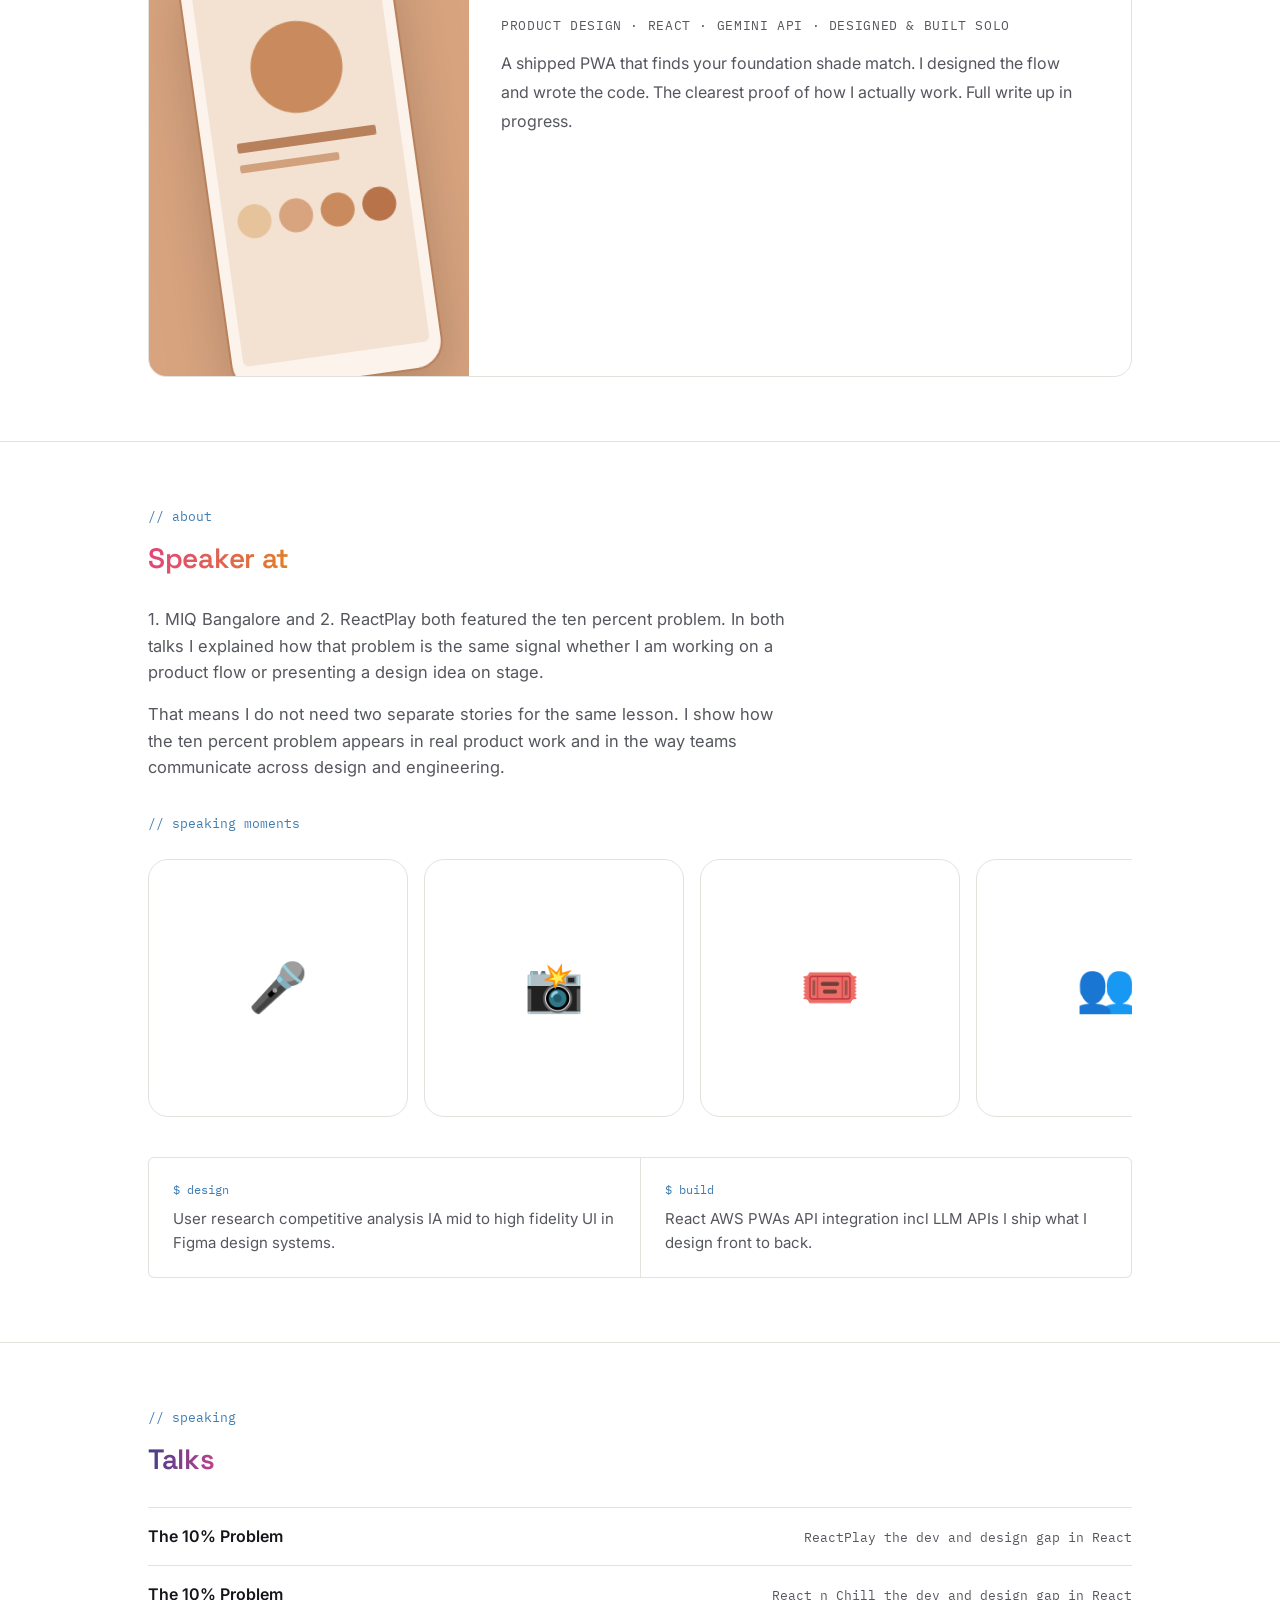
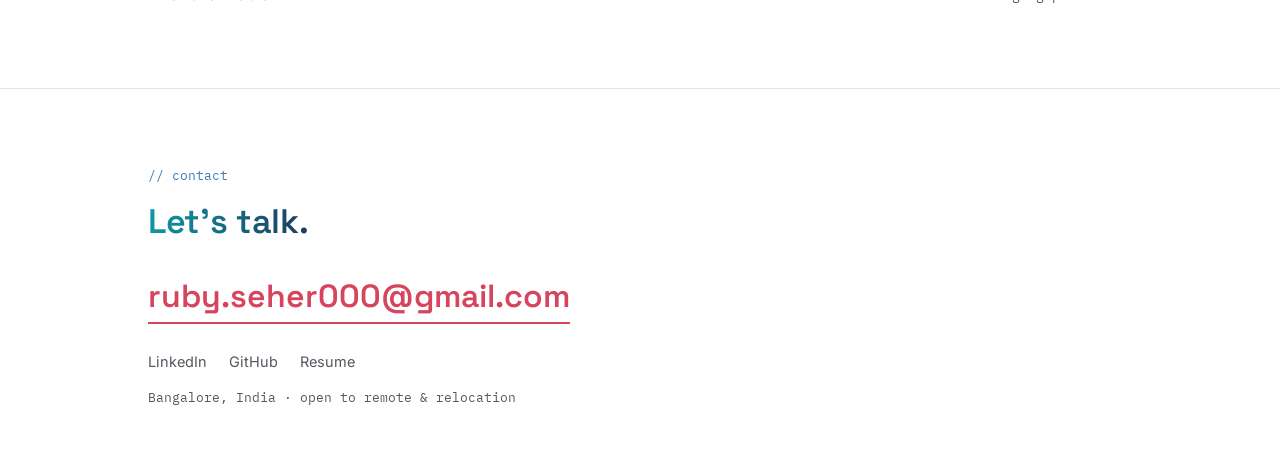
==== commit d6296c00: "Replace hero morph demo with video, add real brand logos - Swap the design/code morph figure for a s" ====
--- a/index.html
+++ b/index.html
@@ -7,7 +7,7 @@
 <link rel="preconnect" href="https://fonts.googleapis.com">
 <link rel="preconnect" href="https://fonts.gstatic.com" crossorigin>
 <link href="https://fonts.googleapis.com/css2?family=Space+Grotesk:wght@400;500;600;700&family=Inter:wght@400;500;600&family=IBM+Plex+Mono:wght@400;500&display=swap" rel="stylesheet">
-<link rel="stylesheet" href="style.css">
+<link rel="stylesheet" href="style.css?v=7">
 </head>
 <body>
 
@@ -15,8 +15,8 @@
   <div class="wrap">
     <div class="nav-name">Ruby Seher</div>
     <div class="nav-links">
-      <a href="#work">Work</a>
-      <a href="#about">About</a>
+      <a href="https://rubyseher.vercel.app" target="_blank" rel="noopener">Dev Portfolio</a>
+      <a href="https://github.com/Rubyseher" target="_blank" rel="noopener">GitHub</a>
       <a href="#talks">Talks</a>
       <a href="#contact">Contact</a>
       <a class="btn-mini" href="#" data-fill="resume-link">Resume</a>
@@ -29,13 +29,13 @@
     <div class="hero-copy">
       <div class="tag-row reveal">
         <span class="tag"><b>product designer</b></span>
-        <span class="tag tag-alt"><b>ex full-stack engineer</b></span>
+        <span class="tag tag-alt"><b>ex full stack engineer</b></span>
         <span class="tag">bangalore · will relocate</span>
       </div>
 
-      <h1 class="reveal">Most designers hand off.<br><span class="h1-em">I ship.</span></h1>
+      <h1 class="reveal grad g1">Most designers hand off.<br><span class="h1-em grad g3">I ship.</span></h1>
 
-      <p class="sub reveal">I run the research, design the system, and write the React that ships it — so nothing gets lost in the last 10%.</p>
+      <p class="sub reveal">I run the research, design the system, and write the React that ships it, so nothing gets lost in the last 10%.</p>
 
       <div class="cta-row reveal">
         <a class="btn primary" href="#" data-fill="resume-link">Download resume</a>
@@ -45,68 +45,26 @@
 
       <div class="cred-row reveal">
         <span class="cred-dot"></span>
-        <span>Two conference talks on <b>“The 10% Problem”</b> — the gap between design and engineering — at <span class="mono">ReactPlay</span> and <span class="mono">React n Chill</span></span>
+        <span>Two conference talks on <b>“The 10% Problem”</b> (the gap between design and engineering) at <span class="mono">ReactPlay</span> and <span class="mono">React n Chill</span></span>
       </div>
 
       <div class="brand-logos reveal">
         <div class="brand-label">Previously worked at</div>
         <div class="brand-row">
-          <div class="brand-logo logo-lb">LB</div>
-          <div class="brand-logo logo-tc">TC</div>
-          <div class="brand-logo logo-jpmc">JP</div>
+          <img src="logo-change.png" alt="Let's Be The Change" class="brand-logo-img is-square">
+          <img src="logo-jpmorgan.png" alt="JPMorgan Chase & Co" class="brand-logo-img">
+          <img src="logo-nextup.png" alt="NextUp" class="brand-logo-img is-square">
         </div>
       </div>
     </div>
 
     <div class="hero-panel reveal">
-      <figure class="morph" id="morph">
-        <div class="morph-head">
-          <span class="morph-file mono">ShadeSwatch</span>
-          <div class="morph-toggle" role="tablist" aria-label="View the same component as design or as code">
-            <button class="mt-btn is-on" data-view="design" role="tab" aria-selected="true">design</button>
-            <button class="mt-btn" data-view="code" role="tab" aria-selected="false">code</button>
-          </div>
-        </div>
-
-        <div class="morph-stage">
-          <div class="morph-view v-design is-on" data-view="design">
-            <div class="fig-frame">
-              <span class="fig-label mono">ShadeSwatch / selected</span>
-              <div class="ui-card">
-                <div class="ui-title">Your match</div>
-                <div class="ui-sub mono">warm · neutral undertone</div>
-                <div class="ui-swatches">
-                  <span class="sw" style="--c:#E7C39C"></span>
-                  <span class="sw" style="--c:#D8A47F"></span>
-                  <span class="sw is-sel" style="--c:#C98B5E"></span>
-                  <span class="sw" style="--c:#B8734B"></span>
-                </div>
-              </div>
-              <span class="fig-h tl"></span><span class="fig-h tr"></span>
-              <span class="fig-h bl"></span><span class="fig-h br"></span>
-              <span class="fig-dim mono">328 × 176</span>
-            </div>
-          </div>
-
-          <div class="morph-view v-code" data-view="code" aria-hidden="true">
-<pre class="code"><code><span class="c-key">export function</span> <span class="c-fn">ShadeSwatch</span>({ shade, selected }) {
-  <span class="c-key">return</span> (
-    <span class="c-tag">&lt;button</span>
-      <span class="c-attr">aria-label</span>=<span class="c-str">{shade.name}</span>
-      <span class="c-attr">aria-pressed</span>=<span class="c-str">{selected}</span>
-      <span class="c-attr">className</span>=<span class="c-str">{selected ? "sw sw--on" : "sw"}</span>
-      <span class="c-attr">style</span>=<span class="c-str">{{ background: shade.hex }}</span>
-    <span class="c-tag">/&gt;</span>
-  );
-}</code></pre>
-          </div>
-        </div>
-
-        <figcaption class="morph-foot">
-          <span class="morph-cap mono" data-cap="design">Figma — the frame I designed</span>
-          <span class="morph-cap mono" data-cap="code">React — the component I shipped</span>
-          <a class="morph-link" href="case-study-shadematch.html">ShadeMatch, live PWA →</a>
-        </figcaption>
+      <figure class="hero-video">
+        <video
+          src="portfolio-home.mp4"
+          autoplay muted playsinline
+          preload="auto"
+          aria-label="Screen recording of the ShadeMatch home screen"></video>
       </figure>
     </div>
   </div>
@@ -114,8 +72,7 @@
 
 <section class="work-list" id="work">
   <div class="wrap">
-    <div class="eyebrow reveal">// selected work</div>
-    <h2 class="reveal">Case studies</h2>
+    <h2 class="reveal grad g2">Case studies</h2>
 
     <a class="project-card reveal" href="case-study-tracker.html">
       <div class="project-visual" style="background:var(--card-tracker);">
@@ -130,7 +87,7 @@
         </svg>
       </div>
       <div class="project-meta">
-        <h3>The Application Black Hole</h3>
+        <h3 class="grad g4">The Application Black Hole</h3>
         <div class="cat mono">UX Research · Competitive Analysis · IA · Mid Fi UI</div>
         <p>Job seekers lose track of applications across a dozen tabs and spreadsheets. A case study on designing a single place to see where everything stands.</p>
       </div>
@@ -151,9 +108,9 @@
         </svg>
       </div>
       <div class="project-meta">
-        <h3>ShadeMatch</h3>
+        <h3 class="grad g5">ShadeMatch</h3>
         <div class="cat mono">Product Design · React · Gemini API · Designed & built solo</div>
-        <p>A shipped PWA that finds your foundation shade match. I designed the flow and wrote the code — the clearest proof of how I actually work. Full write up in progress.</p>
+        <p>A shipped PWA that finds your foundation shade match. I designed the flow and wrote the code. The clearest proof of how I actually work. Full write up in progress.</p>
       </div>
     </a>
   </div>
@@ -162,7 +119,7 @@
 <section id="about">
   <div class="wrap">
     <div class="eyebrow reveal">// about</div>
-    <h2 class="reveal">Speaker at</h2>
+    <h2 class="reveal grad g6">Speaker at</h2>
     <div class="about-body reveal">
       <p>1. MIQ Bangalore and 2. ReactPlay both featured the ten percent problem. In both talks I explained how that problem is the same signal whether I am working on a product flow or presenting a design idea on stage.</p>
       <p>That means I do not need two separate stories for the same lesson. I show how the ten percent problem appears in real product work and in the way teams communicate across design and engineering.</p>
@@ -207,7 +164,7 @@
 <section id="talks">
   <div class="wrap">
     <div class="eyebrow reveal">// speaking</div>
-    <h2 class="reveal">Talks</h2>
+    <h2 class="reveal grad g7">Talks</h2>
     <div class="reveal">
       <div class="talk-row">
         <span class="talk-title">The 10% Problem</span>
@@ -224,7 +181,7 @@
 <footer class="site-footer" id="contact">
   <div class="wrap">
     <div class="eyebrow reveal">// contact</div>
-    <h2 class="reveal">Let's talk.</h2>
+    <h2 class="reveal grad g8">Let's talk.</h2>
     <a class="big-email reveal" href="mailto:ruby.seher000@gmail.com">ruby.seher000@gmail.com</a>
     <div class="foot-links reveal">
       <a href="https://www.linkedin.com/in/ruby-s-885468205/" target="_blank" rel="noreferrer">LinkedIn</a>
@@ -235,6 +192,6 @@
   </div>
 </footer>
 
-<script src="script.js"></script>
+<script src="script.js?v=2"></script>
 </body>
 </html>
--- a/style.css
+++ b/style.css
@@ -1,11 +1,11 @@
 /* ============ TOKENS ============ */
 :root{
   --ink:#14151A;
-  --paper:#EDEAE0;
-  --paper-raised:#F6F4EC;
+  --paper:#FFFFFF;
+  --paper-raised:#FFFFFF;
   --accent:#D6455D;
   --accent-code:#3E7CB1;
-  --line:#C9C4B7;
+  --line:#E4E2DD;
   --ink-soft:#55575E;
   --card-tracker:#232A45;
   --card-tracker-text:#E7E4DA;
@@ -16,9 +16,7 @@
 *{ box-sizing:border-box; margin:0; padding:0; }
 html{ scroll-behavior:smooth; }
 body{
-  background:radial-gradient(circle at top left, rgba(214,69,93,0.12) 0%, transparent 28%),
-             radial-gradient(circle at bottom right, rgba(58,124,177,0.1) 0%, transparent 28%),
-             var(--paper);
+  background:var(--paper);
   color:var(--ink);
   font-family:'Inter', sans-serif;
   font-size:17px;
@@ -35,13 +33,14 @@
 /* ============ NAV ============ */
 nav{
   position:sticky; top:0; z-index:30;
-  background:rgba(237,234,224,0.9);
+  background:#FFFFFF;
   backdrop-filter:blur(6px);
   border-bottom:1px solid var(--line);
 }
 nav .wrap{ display:flex; align-items:center; justify-content:space-between; padding-top:16px; padding-bottom:16px; }
 .nav-name{ font-family:'Space Grotesk', sans-serif; font-weight:600; font-size:16px; }
-.nav-links{ display:flex; gap:24px; font-size:14px; align-items:center; }
+.nav-links{ display:flex; gap:24px; font-size:14px; align-items:center; min-width:0; }
+.nav-links a{ white-space:nowrap; }
 .nav-links a{ color:var(--ink-soft); transition:color .15s; }
 .nav-links a:hover{ color:var(--accent); }
 .nav-links .btn-mini{
@@ -75,15 +74,19 @@
 .pill{ display:inline-flex; align-items:center; padding:8px 14px; background:var(--paper-raised); border-radius:999px; border:1px solid var(--line); font-family:'IBM Plex Mono', monospace; letter-spacing:0.02em; }
 .brand-logos{ margin-top:24px; }
 .brand-label{ font-family:'IBM Plex Mono', monospace; text-transform:uppercase; letter-spacing:0.18em; color:var(--ink-soft); font-size:12px; margin-bottom:14px; }
-.brand-row{ display:flex; gap:18px; align-items:center; }
-.brand-logo{ width:72px; height:72px; border-radius:22px; display:flex; align-items:center; justify-content:center; font-family:'Space Grotesk', sans-serif; font-size:24px; font-weight:700; color:var(--paper); box-shadow:0 16px 25px rgba(20,21,26,0.08); }
-.logo-lb{ background:linear-gradient(135deg, #d6455d, #a73b69); }
-.logo-tc{ background:linear-gradient(135deg, #3e7cb1, #1f3a5e); }
-.logo-jpmc{ background:linear-gradient(135deg, #5c6678, #222f40); }
+.brand-row{ display:flex; flex-wrap:wrap; gap:40px; align-items:center; }
+.brand-row img{ border:0; outline:0; box-shadow:none; background:none; padding:0; border-radius:0; }
+.brand-logo-img{ height:64px; width:auto; max-width:200px; object-fit:contain; }
+.brand-logo-img.is-square{ width:64px; }
 .hero-panel{ display:flex; justify-content:flex-end; }
+.hero-video{
+  width:100%; max-width:320px; border-radius:28px; overflow:hidden;
+  border:0; background:transparent; box-shadow:none; line-height:0;
+}
+.hero-video video{ display:block; width:100%; height:auto; }
 .panel-card{
   width:100%; max-width:420px; border:1px solid var(--line); border-radius:24px;
-  background:linear-gradient(180deg, rgba(255,255,255,0.96), rgba(244,241,233,0.96));
+  background:#FFFFFF;
   padding:30px 28px; box-shadow:0 28px 60px rgba(20,21,26,0.09);
 }
 .panel-tag{ display:inline-flex; font-family:'IBM Plex Mono', monospace; font-size:12px; color:var(--accent-code); margin-bottom:16px; }
@@ -107,13 +110,35 @@
 .project-card:hover{ transform:translateY(-4px); box-shadow:0 22px 50px rgba(20,21,26,0.12); }
 .project-visual{
   position:relative; min-height:340px; display:flex; align-items:center; justify-content:center;
-  overflow:hidden; background:linear-gradient(180deg, rgba(244,241,233,1), rgba(237,234,224,1));
+  overflow:hidden; background:#FFFFFF;
 }
 .project-visual .device{ width:220px; transform:rotate(-8deg) translateY(10px); filter:drop-shadow(0 22px 30px rgba(0,0,0,0.18)); }
 .project-meta{ padding:28px 32px; }
 .project-meta h3{ font-size:25px; margin-bottom:10px; }
 .project-meta .cat{ font-family:'IBM Plex Mono', monospace; font-size:12.5px; color:var(--ink-soft); margin-bottom:14px; text-transform:uppercase; letter-spacing:0.05em; }
 .project-meta p{ color:var(--ink-soft); max-width:58ch; font-size:16px; line-height:1.8; }
+
+/* ============ GRADIENT HEADINGS ============ */
+.grad{ color:var(--ink); }
+@supports ((-webkit-background-clip:text) or (background-clip:text)){
+  .grad{
+    width:fit-content; max-width:100%;
+    background-image:var(--grad);
+    -webkit-background-clip:text; background-clip:text;
+    -webkit-text-fill-color:transparent; color:transparent;
+    padding-bottom:0.04em;
+  }
+}
+.g1{ --grad:linear-gradient(96deg,#D6455D 0%,#8E2D8B 100%); }
+.g2{ --grad:linear-gradient(96deg,#3E7CB1 0%,#0E8C8C 100%); }
+.g3{ --grad:linear-gradient(96deg,#E2703A 0%,#C0392B 100%); }
+.g4{ --grad:linear-gradient(96deg,#6C4AB6 0%,#2D6CDF 100%); }
+.g5{ --grad:linear-gradient(96deg,#1E8E5A 0%,#2D8CB8 100%); }
+.g6{ --grad:linear-gradient(96deg,#E0457B 0%,#E08128 100%); }
+.g7{ --grad:linear-gradient(96deg,#3F3D8C 0%,#C2418A 100%); }
+.g8{ --grad:linear-gradient(96deg,#0E9AA7 0%,#1F3A5E 100%); }
+.g9{ --grad:linear-gradient(96deg,#B8734B 0%,#8E2D8B 100%); }
+.g10{ --grad:linear-gradient(96deg,#2D8CB8 0%,#6C4AB6 100%); }
 
 /* ============ ABOUT / DUO ============ */
 section{ padding:64px 0; border-bottom:1px solid var(--line); }
@@ -130,7 +155,7 @@
 .carousel{ display:block; }
 .carousel-track{ display:grid; grid-auto-flow:column; grid-auto-columns:minmax(260px, 1fr); gap:16px; overflow-x:auto; scroll-snap-type:x mandatory; padding-bottom:10px; }
 .carousel-item{ scroll-snap-align:center; min-width:260px; border-radius:20px; background:var(--paper-raised); border:1px solid var(--line); padding:18px; display:flex; align-items:center; justify-content:center; }
-.carousel-image{ width:100%; min-height:220px; border-radius:16px; background:linear-gradient(135deg, rgba(214,69,93,0.12), rgba(58,124,177,0.12)); color:var(--ink-soft); display:flex; align-items:center; justify-content:center; font-size:48px; }
+.carousel-image{ width:100%; min-height:220px; border-radius:16px; background:#FFFFFF; color:var(--ink-soft); display:flex; align-items:center; justify-content:center; font-size:48px; }
 .carousel-control{ display:none; }
 
 /* ============ TALKS ============ */
@@ -160,7 +185,7 @@
 .cs-hero{ padding:56px 0 40px; border-bottom:1px solid var(--line); }
 .cs-hero .back-link{ font-family:'IBM Plex Mono', monospace; font-size:13px; color:var(--ink-soft); display:inline-block; margin-bottom:22px; }
 .cs-hero .back-link:hover{ color:var(--accent); }
-.cs-hero h1{ font-size:clamp(32px,5vw,48px); margin-bottom:18px; max-width:18ch; }
+.cs-hero h1{ font-size:clamp(32px,5vw,48px); line-height:1.12; margin-bottom:18px; max-width:18ch; }
 .cs-hero .cs-tagline{ font-size:18px; color:var(--ink-soft); max-width:56ch; margin-bottom:28px; }
 
 .frontmatter{
@@ -255,7 +280,9 @@
 @media (max-width:640px){
   .wrap,.wrap-narrow{ padding:0 20px; }
   header.hero, .cs-hero{ padding:56px 0 40px; }
-  .nav-links{ gap:14px; font-size:13px; }
+  nav .wrap{ gap:14px; }
+  .nav-links{ gap:14px; font-size:13px; overflow-x:auto; -webkit-overflow-scrolling:touch; scrollbar-width:none; padding-right:2px; }
+  .nav-links::-webkit-scrollbar{ display:none; }
   .duo{ grid-template-columns:1fr; }
   section{ padding:48px 0; }
   .project-visual{ height:260px; }
@@ -303,7 +330,7 @@
 .morph-head{
   display:flex; align-items:center; justify-content:space-between; gap:12px;
   padding:12px 14px; border-bottom:1px solid var(--line);
-  background:linear-gradient(180deg,#fff,rgba(246,244,236,0.6));
+  background:#FFFFFF;
 }
 .morph-file{ font-size:12px; color:var(--ink-soft); letter-spacing:0.02em; }
 .morph-file::before{ content:"◆ "; color:var(--accent-code); }
@@ -409,13 +436,17 @@
 
 @media (max-width:900px){
   .hero-grid{ grid-template-columns:1fr; gap:40px; }
+  .hero-panel{ justify-content:center; }
+  .hero-video{ max-width:280px; }
   .hero-copy{ max-width:none; }
   .hero-panel{ justify-content:flex-start; }
   .morph{ max-width:430px; }
 }
 @media (max-width:640px){
   .hero h1{ max-width:none; }
-  .brand-logo{ width:58px; height:58px; border-radius:18px; font-size:19px; }
+  .brand-row{ gap:26px; }
+  .brand-logo-img{ height:52px; max-width:160px; }
+  .brand-logo-img.is-square{ width:52px; }
   .morph-stage{ min-height:250px; }
   .code{ font-size:11px; }
 }
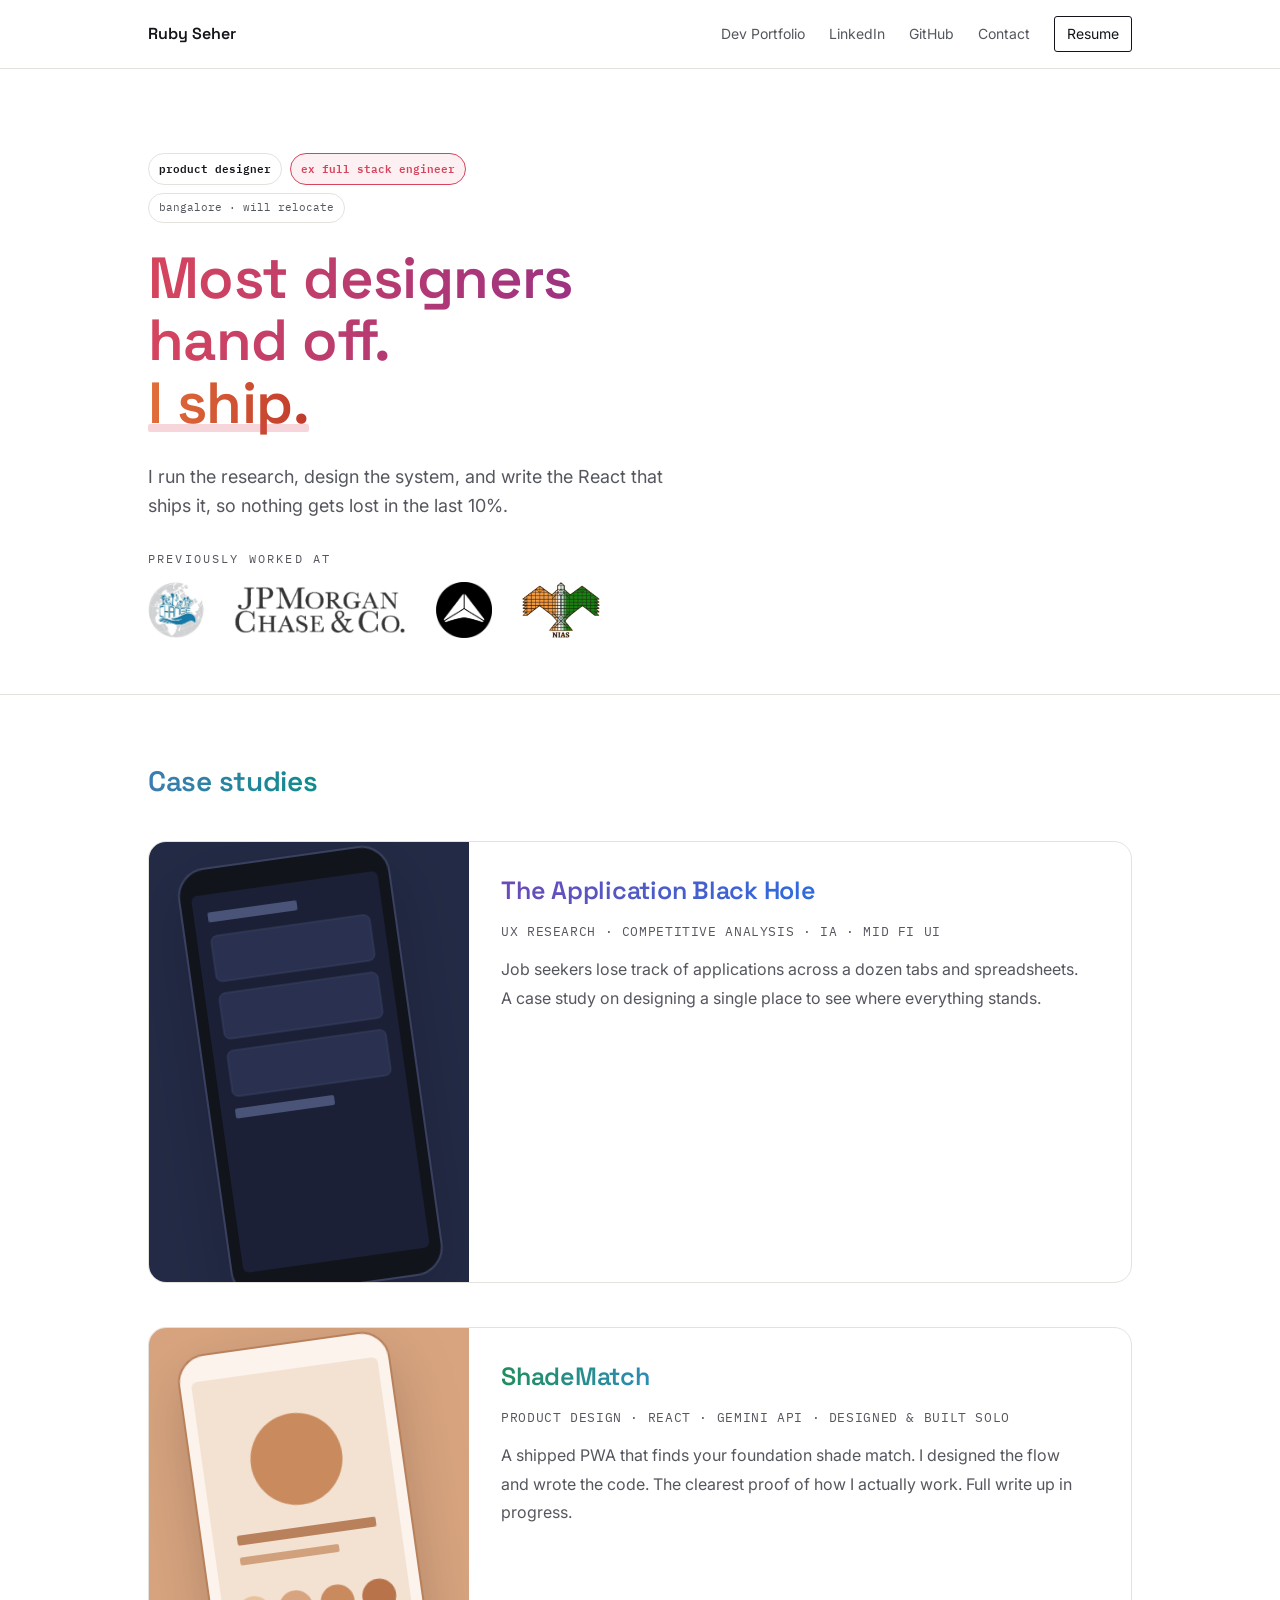
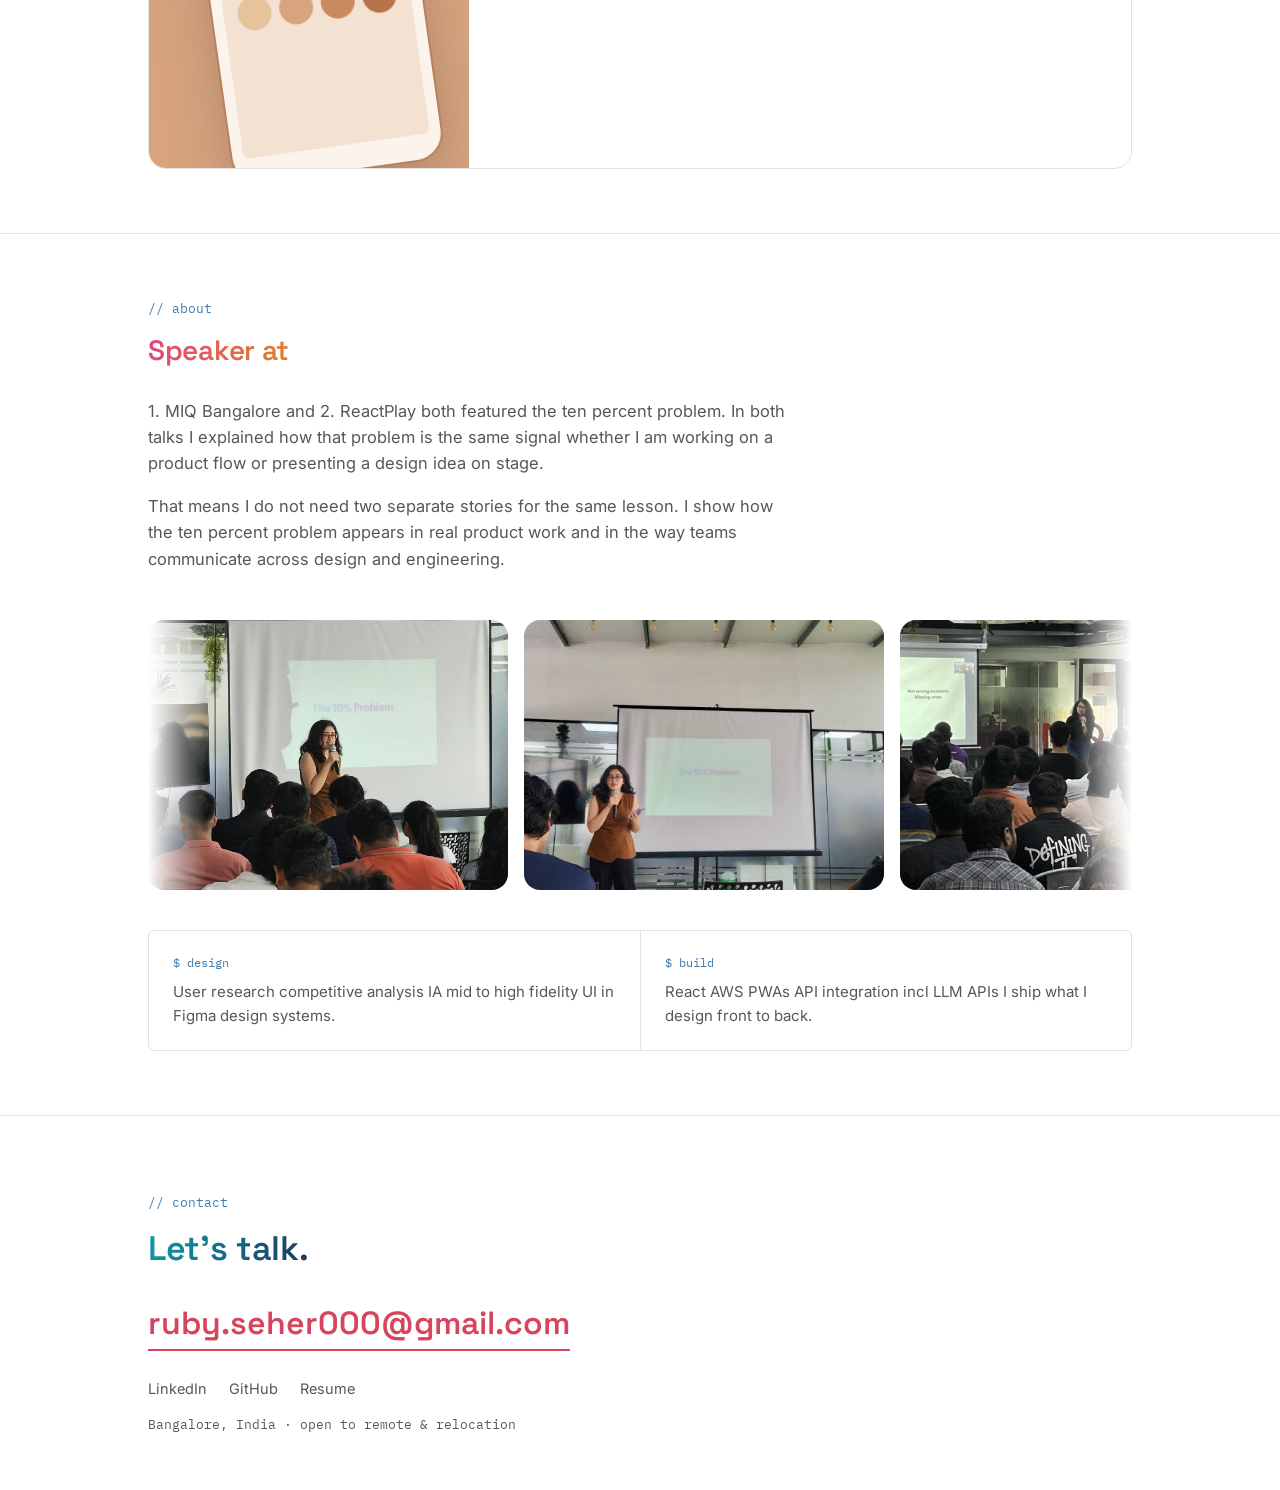
==== commit c1165c0b: "Add speaker photos, reorganize images, replace Talks section - Move logos and hero video under image" ====
--- a/index.html
+++ b/index.html
@@ -7,7 +7,7 @@
 <link rel="preconnect" href="https://fonts.googleapis.com">
 <link rel="preconnect" href="https://fonts.gstatic.com" crossorigin>
 <link href="https://fonts.googleapis.com/css2?family=Space+Grotesk:wght@400;500;600;700&family=Inter:wght@400;500;600&family=IBM+Plex+Mono:wght@400;500&display=swap" rel="stylesheet">
-<link rel="stylesheet" href="style.css?v=7">
+<link rel="stylesheet" href="style.css?v=9">
 </head>
 <body>
 
@@ -16,8 +16,8 @@
     <div class="nav-name">Ruby Seher</div>
     <div class="nav-links">
       <a href="https://rubyseher.vercel.app" target="_blank" rel="noopener">Dev Portfolio</a>
+      <a href="https://www.linkedin.com/in/ruby-s-885468205/" target="_blank" rel="noopener">LinkedIn</a>
       <a href="https://github.com/Rubyseher" target="_blank" rel="noopener">GitHub</a>
-      <a href="#talks">Talks</a>
       <a href="#contact">Contact</a>
       <a class="btn-mini" href="#" data-fill="resume-link">Resume</a>
     </div>
@@ -37,23 +37,13 @@
 
       <p class="sub reveal">I run the research, design the system, and write the React that ships it, so nothing gets lost in the last 10%.</p>
 
-      <div class="cta-row reveal">
-        <a class="btn primary" href="#" data-fill="resume-link">Download resume</a>
-        <a class="btn ghost" href="#work">See the work</a>
-        <a class="btn ghost" href="https://www.linkedin.com/in/ruby-s-885468205/" target="_blank" rel="noreferrer">LinkedIn ↗</a>
-      </div>
-
-      <div class="cred-row reveal">
-        <span class="cred-dot"></span>
-        <span>Two conference talks on <b>“The 10% Problem”</b> (the gap between design and engineering) at <span class="mono">ReactPlay</span> and <span class="mono">React n Chill</span></span>
-      </div>
-
       <div class="brand-logos reveal">
         <div class="brand-label">Previously worked at</div>
         <div class="brand-row">
-          <img src="logo-change.png" alt="Let's Be The Change" class="brand-logo-img is-square">
-          <img src="logo-jpmorgan.png" alt="JPMorgan Chase & Co" class="brand-logo-img">
-          <img src="logo-nextup.png" alt="NextUp" class="brand-logo-img is-square">
+          <img src="images/logos/logo-change.png" alt="Let's Be The Change" class="brand-logo-img is-square">
+          <img src="images/logos/logo-jpmorgan.png" alt="JPMorgan Chase & Co" class="brand-logo-img">
+          <img src="images/logos/logo-nextup.png" alt="NextUp" class="brand-logo-img is-square">
+          <img src="images/logos/logo-nias.png" alt="National Institute of Advanced Studies" class="brand-logo-img">
         </div>
       </div>
     </div>
@@ -61,7 +51,7 @@
     <div class="hero-panel reveal">
       <figure class="hero-video">
         <video
-          src="portfolio-home.mp4"
+          src="images/rotato/portfolio-home.mp4"
           autoplay muted playsinline
           preload="auto"
           aria-label="Screen recording of the ShadeMatch home screen"></video>
@@ -126,24 +116,26 @@
     </div>
     <div class="carousel-section reveal">
       <div class="carousel-header">
-        <span class="eyebrow">// speaking moments</span>
       </div>
       <div class="carousel">
         <div class="carousel-track">
           <div class="carousel-item active">
-            <div class="carousel-image">🎤</div>
+            <img class="carousel-image" src="images/speaker/1782558137927.jpeg" alt="Opening The 10% Problem talk in front of a full room" loading="lazy">
           </div>
           <div class="carousel-item">
-            <div class="carousel-image">📸</div>
+            <img class="carousel-image" src="images/speaker/1783017832542.jpeg" alt="Presenting the title slide of The 10% Problem" loading="lazy">
           </div>
           <div class="carousel-item">
-            <div class="carousel-image">🎟️</div>
+            <img class="carousel-image" src="images/speaker/1778783329241.jpeg" alt="Walking through a mid fidelity flow on stage" loading="lazy">
           </div>
           <div class="carousel-item">
-            <div class="carousel-image">👥</div>
+            <img class="carousel-image" src="images/speaker/1783017840743.jpeg" alt="The rooftop venue during the talk" loading="lazy">
           </div>
           <div class="carousel-item">
-            <div class="carousel-image">✨</div>
+            <img class="carousel-image" src="images/speaker/1778783330762.jpeg" alt="A packed audience at the meetup" loading="lazy">
+          </div>
+          <div class="carousel-item">
+            <img class="carousel-image" src="images/speaker/1778783332410.jpeg" alt="Receiving the speaker gift after the talk" loading="lazy">
           </div>
         </div>
       </div>
@@ -156,23 +148,6 @@
       <div class="duo-cell">
         <span class="k">$ build</span>
         <p>React AWS PWAs API integration incl LLM APIs I ship what I design front to back.</p>
-      </div>
-    </div>
-  </div>
-</section>
-
-<section id="talks">
-  <div class="wrap">
-    <div class="eyebrow reveal">// speaking</div>
-    <h2 class="reveal grad g7">Talks</h2>
-    <div class="reveal">
-      <div class="talk-row">
-        <span class="talk-title">The 10% Problem</span>
-        <span class="talk-venue mono">ReactPlay the dev and design gap in React</span>
-      </div>
-      <div class="talk-row">
-        <span class="talk-title">The 10% Problem</span>
-        <span class="talk-venue mono">React n Chill the dev and design gap in React</span>
       </div>
     </div>
   </div>
@@ -192,6 +167,6 @@
   </div>
 </footer>
 
-<script src="script.js?v=2"></script>
+<script src="script.js?v=4"></script>
 </body>
 </html>
--- a/style.css
+++ b/style.css
@@ -74,14 +74,17 @@
 .pill{ display:inline-flex; align-items:center; padding:8px 14px; background:var(--paper-raised); border-radius:999px; border:1px solid var(--line); font-family:'IBM Plex Mono', monospace; letter-spacing:0.02em; }
 .brand-logos{ margin-top:24px; }
 .brand-label{ font-family:'IBM Plex Mono', monospace; text-transform:uppercase; letter-spacing:0.18em; color:var(--ink-soft); font-size:12px; margin-bottom:14px; }
-.brand-row{ display:flex; flex-wrap:wrap; gap:40px; align-items:center; }
+/* sized so all four marks hold one line inside the 1.1fr copy column */
+.brand-row{ display:flex; flex-wrap:wrap; gap:30px; align-items:center; }
 .brand-row img{ border:0; outline:0; box-shadow:none; background:none; padding:0; border-radius:0; }
-.brand-logo-img{ height:64px; width:auto; max-width:200px; object-fit:contain; }
-.brand-logo-img.is-square{ width:64px; }
+.brand-logo-img{ height:56px; width:auto; max-width:172px; object-fit:contain; }
+.brand-logo-img.is-square{ width:56px; }
 .hero-panel{ display:flex; justify-content:flex-end; }
 .hero-video{
   width:100%; max-width:320px; border-radius:28px; overflow:hidden;
   border:0; background:transparent; box-shadow:none; line-height:0;
+  /* lift off the centred position; transform so it doesn't reflow the grid */
+  transform:translateY(-34px);
 }
 .hero-video video{ display:block; width:100%; height:auto; }
 .panel-card{
@@ -152,17 +155,13 @@
 
 .carousel-section{ margin:32px 0 0; }
 .carousel-header{ display:flex; flex-wrap:wrap; align-items:center; gap:16px; margin-bottom:16px; }
-.carousel{ display:block; }
-.carousel-track{ display:grid; grid-auto-flow:column; grid-auto-columns:minmax(260px, 1fr); gap:16px; overflow-x:auto; scroll-snap-type:x mandatory; padding-bottom:10px; }
-.carousel-item{ scroll-snap-align:center; min-width:260px; border-radius:20px; background:var(--paper-raised); border:1px solid var(--line); padding:18px; display:flex; align-items:center; justify-content:center; }
-.carousel-image{ width:100%; min-height:220px; border-radius:16px; background:#FFFFFF; color:var(--ink-soft); display:flex; align-items:center; justify-content:center; font-size:48px; }
+.carousel{ display:block; overflow:hidden; -webkit-mask-image:linear-gradient(90deg, transparent, #000 6%, #000 94%, transparent); mask-image:linear-gradient(90deg, transparent, #000 6%, #000 94%, transparent); }
+.carousel-track{ display:flex; flex-wrap:nowrap; width:max-content; gap:16px; padding-bottom:10px; animation:carousel-marquee var(--marquee-duration, 40s) linear infinite; }
+.carousel:hover .carousel-track{ animation-play-state:paused; }
+@keyframes carousel-marquee{ from{ transform:translate3d(0,0,0); } to{ transform:translate3d(calc(-1 * var(--marquee-shift, 50%)), 0, 0); } }
+.carousel-item{ flex:0 0 auto; width:360px; border-radius:16px; display:flex; align-items:center; justify-content:center; }
+.carousel-image{ width:100%; aspect-ratio:4/3; object-fit:cover; border-radius:16px; background:var(--paper); display:block; }
 .carousel-control{ display:none; }
-
-/* ============ TALKS ============ */
-.talk-row{ display:flex; justify-content:space-between; align-items:baseline; padding:16px 0; border-top:1px solid var(--line); gap:16px; flex-wrap:wrap; }
-.talk-row:last-child{ border-bottom:none; }
-.talk-title{ font-weight:600; font-size:16px; }
-.talk-venue{ font-family:'IBM Plex Mono', monospace; font-size:12.5px; color:var(--ink-soft); }
 
 /* ============ FOOTER ============ */
 footer.site-footer{ padding:76px 0 56px; border-bottom:none; }
@@ -176,7 +175,7 @@
 /* ============ REVEAL ============ */
 .reveal{ opacity:0; transform:translateY(16px); transition:opacity .55s ease, transform .55s ease; }
 .reveal.in{ opacity:1; transform:translateY(0); }
-@media (prefers-reduced-motion:reduce){ .reveal{ opacity:1; transform:none; transition:none; } html{ scroll-behavior:auto; } }
+@media (prefers-reduced-motion:reduce){ .reveal{ opacity:1; transform:none; transition:none; } html{ scroll-behavior:auto; } .carousel-track{ animation:none; } .carousel{ overflow-x:auto; } }
 
 /* ==================================================== */
 /* ============ CASE STUDY PAGE ============ */
@@ -434,7 +433,14 @@
   .morph-view, .morph-cap{ transition:none; }
 }
 
+/* the copy column narrows faster than the logos do — tighten before it wraps */
+@media (max-width:1040px){
+  .brand-row{ gap:24px; }
+  .brand-logo-img{ height:50px; max-width:150px; }
+  .brand-logo-img.is-square{ width:50px; }
+}
 @media (max-width:900px){
+  .hero-video{ transform:none; }
   .hero-grid{ grid-template-columns:1fr; gap:40px; }
   .hero-panel{ justify-content:center; }
   .hero-video{ max-width:280px; }
@@ -449,6 +455,7 @@
   .brand-logo-img.is-square{ width:52px; }
   .morph-stage{ min-height:250px; }
   .code{ font-size:11px; }
+  .carousel-item{ width:280px; }
 }
 .nav-name{ white-space:nowrap; }
 .hero .tag-row{ gap:8px; }
